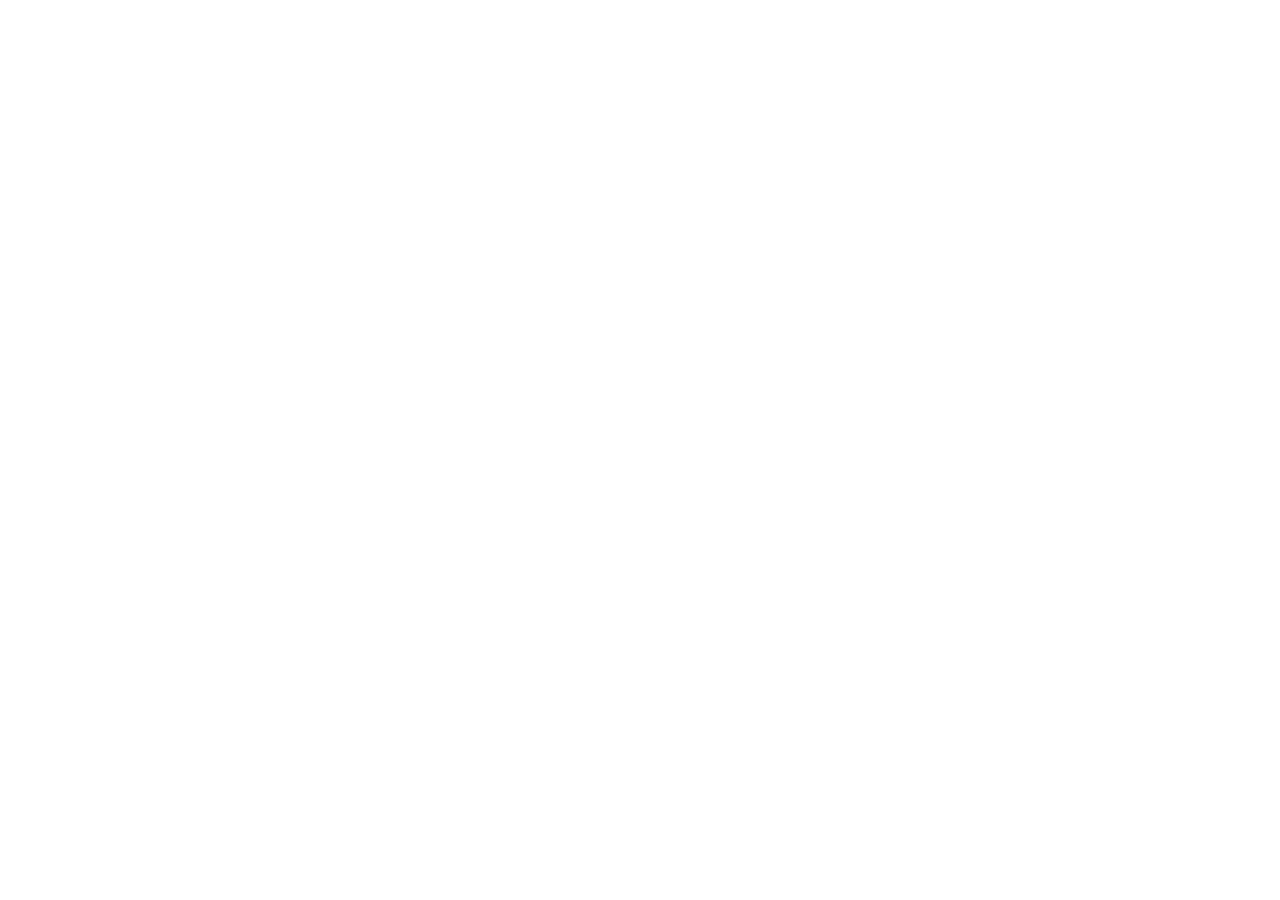
==== index.html @ 16547f58 "Organized css" ====
<!DOCTYPE html>
<html lang="en">
<head>
    <meta charset="UTF-8">
    <meta name="viewport" content="width=device-width, initial-scale=1.0">
    <title>Document</title>
    
    <link rel="stylesheet" href="assets/css/variables.css">
    <link rel="stylesheet" href="assets/css/base.css">
    <link rel="stylesheet" href="assets/css/navigation.css">
    <link rel="stylesheet" href="assets/css/hero.css">
    <link rel="stylesheet" href="assets/css/sections.css">
    <link rel="stylesheet" href="assets/css/projects.css">
    <link rel="stylesheet" href="assets/css/about.css">
    <link rel="stylesheet" href="assets/css/skills.css">
    <link rel="stylesheet" href="assets/css/contact.css">
    <link rel="stylesheet" href="assets/css/footer.css">
    <link rel="stylesheet" href="assets/css/animations.css">
    <link rel="stylesheet" href="assets/css/responsive.css">

</head>
<body>
    
</body>
</html>
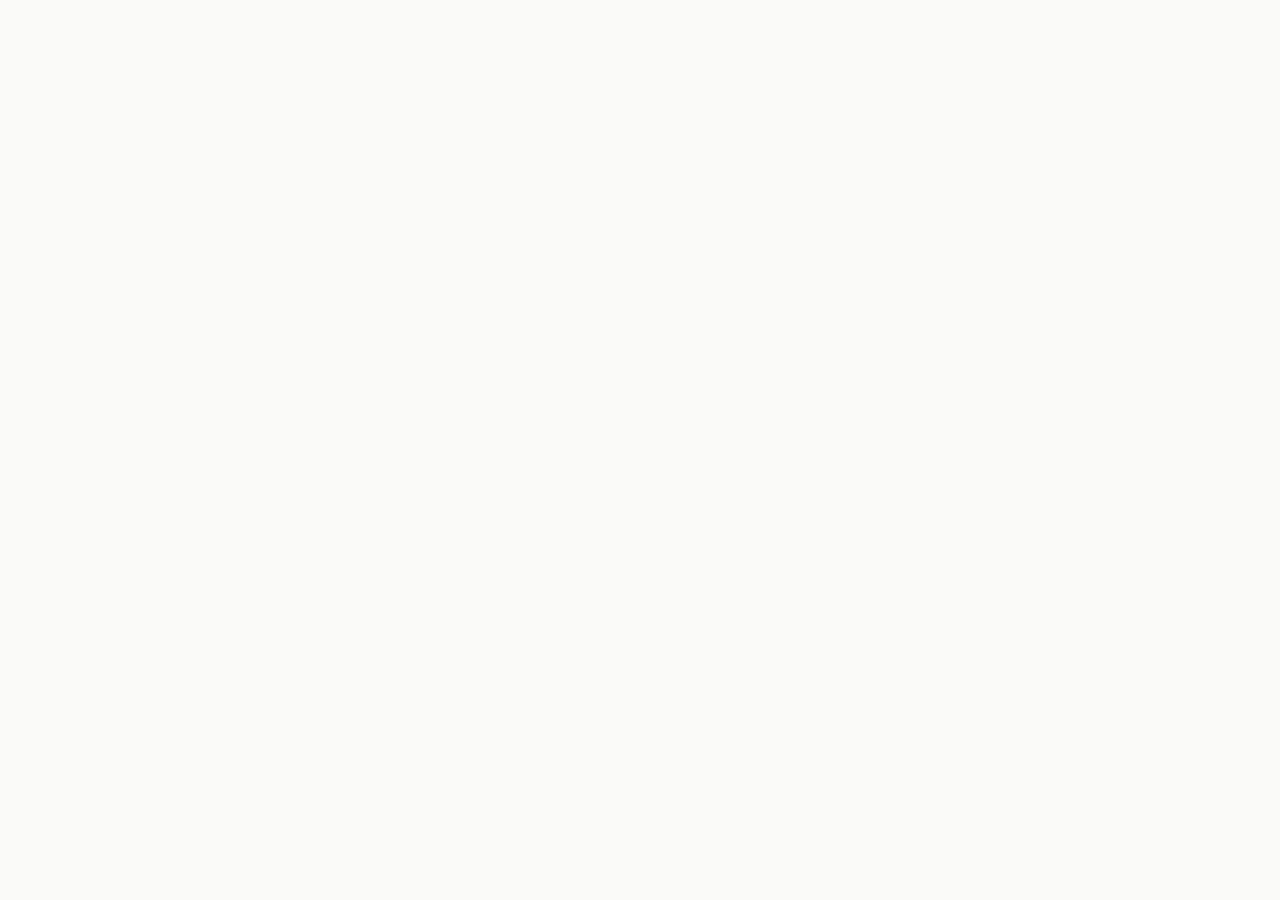
==== commit 2b2e9a1d: "Organized js files" ====
--- a/index.html
+++ b/index.html
@@ -4,7 +4,7 @@
     <meta charset="UTF-8">
     <meta name="viewport" content="width=device-width, initial-scale=1.0">
     <title>Document</title>
-    
+
     <link rel="stylesheet" href="assets/css/variables.css">
     <link rel="stylesheet" href="assets/css/base.css">
     <link rel="stylesheet" href="assets/css/navigation.css">
@@ -18,6 +18,10 @@
     <link rel="stylesheet" href="assets/css/animations.css">
     <link rel="stylesheet" href="assets/css/responsive.css">
 
+    <script src="assets/js/animations.js"></script>
+    <script src="assets/js/smooth-scroll.js"></script>
+    <script src="assets/js/main.js"></script>
+
 </head>
 <body>
     
--- a/assets/css/variables.css
+++ b/assets/css/variables.css
@@ -0,0 +1,10 @@
+:root {
+  --text: #111111;
+  --text-muted: #777777;
+  --border: #e8e5e0;
+  --bg: #fafaf8;
+  --card: #ffffff;
+
+  --serif: 'Playfair Display', Georgia, serif;
+  --sans: 'DM Sans', sans-serif;
+}
--- a/assets/css/base.css
+++ b/assets/css/base.css
@@ -0,0 +1,59 @@
+*, *::before, *::after {
+  margin: 0;
+  padding: 0;
+  box-sizing: border-box;
+}
+
+html {
+  scroll-behavior: smooth;
+}
+
+body {
+  font-family: var(--sans);
+  background: var(--bg);
+  color: var(--text);
+  font-size: 15px;
+  line-height: 1.6;
+}
+
+.site {
+  max-width: 960px;
+  margin: 0 auto;
+  padding: 0 2rem;
+}
+
+.btn-primary {
+  background: var(--text);
+  color: #fff;
+  border: none;
+  padding: 0.8rem 1.75rem;
+  font-family: var(--sans);
+  font-size: 0.85rem;
+  cursor: pointer;
+  letter-spacing: 0.03em;
+  transition: opacity 0.2s;
+  text-decoration: none;
+  display: inline-block;
+}
+
+.btn-primary:hover {
+  opacity: 0.75;
+}
+
+.btn-outline {
+  background: transparent;
+  color: var(--text);
+  border: 1px solid var(--border);
+  padding: 0.8rem 1.75rem;
+  font-family: var(--sans);
+  font-size: 0.85rem;
+  cursor: pointer;
+  letter-spacing: 0.03em;
+  transition: border-color 0.2s;
+  text-decoration: none;
+  display: inline-block;
+}
+
+.btn-outline:hover {
+  border-color: var(--text);
+}
--- a/assets/css/navigation.css
+++ b/assets/css/navigation.css
@@ -0,0 +1,45 @@
+nav {
+  display: flex;
+  justify-content: space-between;
+  align-items: center;
+  padding: 2rem 0;
+  border-bottom: 1px solid var(--border);
+  position: sticky;
+  top: 0;
+  background: var(--bg);
+  z-index: 100;
+}
+
+.logo {
+  display: flex;
+  align-items: center;
+}
+
+.logo img {
+  height: 40px;
+  width: auto;
+  transition: opacity 0.2s ease;
+}
+
+.logo img:hover {
+  opacity: 0.75;
+}
+
+.nav-links {
+  display: flex;
+  gap: 2rem;
+  list-style: none;
+}
+
+.nav-links a {
+  color: var(--text-muted);
+  text-decoration: none;
+  font-size: 0.8rem;
+  letter-spacing: 0.06em;
+  text-transform: uppercase;
+  transition: color 0.2s;
+}
+
+.nav-links a:hover {
+  color: var(--text);
+}
--- a/assets/css/hero.css
+++ b/assets/css/hero.css
@@ -0,0 +1,53 @@
+.hero {
+  padding: 8rem 0 6rem;
+  max-width: 680px;
+  opacity: 0;
+  transform: translateY(20px);
+  animation: fadeUp 0.8s ease forwards 0.1s;
+}
+
+.hero-tag {
+  font-size: 0.72rem;
+  text-transform: uppercase;
+  letter-spacing: 0.12em;
+  color: var(--text-muted);
+  margin-bottom: 1.5rem;
+  display: flex;
+  align-items: center;
+  gap: 0.6rem;
+}
+
+.hero-tag::before {
+  content: '';
+  display: inline-block;
+  width: 20px;
+  height: 1px;
+  background: var(--text-muted);
+}
+
+.hero h1 {
+  font-family: var(--serif);
+  font-size: 4rem;
+  font-weight: 400;
+  line-height: 1.15;
+  margin-bottom: 1.75rem;
+}
+
+.hero h1 em {
+  font-style: italic;
+  color: #999;
+}
+
+.hero-desc {
+  color: var(--text-muted);
+  font-size: 1rem;
+  max-width: 480px;
+  margin-bottom: 2.5rem;
+  line-height: 1.85;
+}
+
+.hero-btns {
+  display: flex;
+  gap: 1rem;
+  flex-wrap: wrap;
+}
--- a/assets/css/sections.css
+++ b/assets/css/sections.css
@@ -0,0 +1,25 @@
+section {
+  padding: 5rem 0;
+}
+
+.section-header {
+  display: flex;
+  justify-content: space-between;
+  align-items: baseline;
+  border-top: 1px solid var(--border);
+  padding-top: 2rem;
+  margin-bottom: 3rem;
+}
+
+.section-header h2 {
+  font-family: var(--serif);
+  font-size: 1.75rem;
+  font-weight: 400;
+}
+
+.section-header span {
+  font-size: 0.72rem;
+  text-transform: uppercase;
+  letter-spacing: 0.1em;
+  color: var(--text-muted);
+}
--- a/assets/css/projects.css
+++ b/assets/css/projects.css
@@ -0,0 +1,70 @@
+.projects-grid {
+      display: grid;
+      grid-template-columns: 1fr 1fr;
+      gap: 1.5rem;
+    }
+
+    .project-card {
+      background: var(--card);
+      border: 1px solid var(--border);
+      overflow: hidden;
+      cursor: pointer;
+      transition: transform 0.25s ease, box-shadow 0.25s ease;
+      text-decoration: none;
+      color: inherit;
+      display: block;
+    }
+
+    .project-card:hover {
+      transform: translateY(-3px);
+      box-shadow: 0 8px 24px rgba(0,0,0,0.06);
+    }
+
+    .project-img {
+      width: 100%;
+      aspect-ratio: 16 / 10;
+      display: flex;
+      align-items: center;
+      justify-content: center;
+      font-family: var(--serif);
+      font-size: 1.4rem;
+      color: #bbb;
+      transition: filter 0.25s;
+    }
+
+    .project-card:hover .project-img { filter: brightness(0.96); }
+
+    .p1 { background: #ede9e2; }
+    .p2 { background: #e2e9ed; }
+    .p3 { background: #e9edde; }
+    .p4 { background: #ede2e9; }
+
+    .project-info { padding: 1.25rem 1.5rem; }
+
+    .project-tags {
+      display: flex;
+      gap: 0.5rem;
+      margin-bottom: 0.75rem;
+      flex-wrap: wrap;
+    }
+
+    .tag {
+      font-size: 0.65rem;
+      text-transform: uppercase;
+      letter-spacing: 0.07em;
+      color: var(--text-muted);
+      border: 1px solid var(--border);
+      padding: 0.2rem 0.6rem;
+    }
+
+    .project-info h3 {
+      font-family: var(--serif);
+      font-size: 1.1rem;
+      font-weight: 400;
+      margin-bottom: 0.4rem;
+    }
+
+    .project-info p {
+      font-size: 0.85rem;
+      color: var(--text-muted);
+    }
--- a/assets/css/about.css
+++ b/assets/css/about.css
@@ -0,0 +1,41 @@
+.about-grid {
+      display: grid;
+      grid-template-columns: 1fr 1.4fr;
+      gap: 5rem;
+      align-items: start;
+    }
+
+    .about-portrait {
+      width: 100%;
+      aspect-ratio: 3 / 4;
+      background: #f0ede8;
+      display: flex;
+      align-items: center;
+      justify-content: center;
+      font-family: var(--serif);
+      font-size: 1rem;
+      color: #bbb;
+      border: 1px solid var(--border);
+      overflow: hidden;
+    }
+
+    .about-portrait img {
+      width: 100%;
+      height: 100%;
+      object-fit: cover;
+    }
+
+    .about-body h3 {
+      font-family: var(--serif);
+      font-size: 2rem;
+      font-weight: 400;
+      line-height: 1.25;
+      margin-bottom: 1.5rem;
+    }
+
+    .about-body p {
+      color: var(--text-muted);
+      font-size: 0.92rem;
+      line-height: 1.9;
+      margin-bottom: 1.25rem;
+    }
--- a/assets/css/skills.css
+++ b/assets/css/skills.css
@@ -0,0 +1,30 @@
+.skills-grid {
+      display: grid;
+      grid-template-columns: repeat(3, 1fr);
+      gap: 1px;
+      background: var(--border);
+    }
+
+    .skill-cell {
+      background: var(--bg);
+      padding: 1.75rem 1.5rem;
+    }
+
+    .skill-cell h4 {
+      font-size: 0.7rem;
+      text-transform: uppercase;
+      letter-spacing: 0.1em;
+      color: var(--text-muted);
+      margin-bottom: 1.25rem;
+    }
+
+    .skill-list {
+      list-style: none;
+      display: flex;
+      flex-direction: column;
+      gap: 0.6rem;
+    }
+
+    .skill-list li {
+      font-size: 0.9rem;
+    }
--- a/assets/css/contact.css
+++ b/assets/css/contact.css
@@ -0,0 +1,73 @@
+.contact-inner {
+      display: grid;
+      grid-template-columns: 1fr 1fr;
+      gap: 5rem;
+      align-items: start;
+    }
+
+    .contact-left h3 {
+      font-family: var(--serif);
+      font-size: 2.25rem;
+      font-weight: 400;
+      line-height: 1.2;
+      margin-bottom: 1.5rem;
+    }
+
+    .contact-left p {
+      color: var(--text-muted);
+      font-size: 0.92rem;
+      line-height: 1.85;
+      margin-bottom: 2rem;
+    }
+
+    .contact-links {
+      display: flex;
+      flex-direction: column;
+      gap: 0.85rem;
+    }
+
+    .contact-link {
+      font-size: 0.85rem;
+      color: var(--text-muted);
+      text-decoration: none;
+      display: flex;
+      align-items: center;
+      gap: 0.6rem;
+      transition: color 0.2s;
+    }
+
+    .contact-link::before { content: '→'; }
+    .contact-link:hover { color: var(--text); }
+
+    .form-group { margin-bottom: 1.25rem; }
+
+    .form-group label {
+      display: block;
+      font-size: 0.68rem;
+      text-transform: uppercase;
+      letter-spacing: 0.1em;
+      color: var(--text-muted);
+      margin-bottom: 0.5rem;
+    }
+
+    .form-group input,
+    .form-group textarea {
+      width: 100%;
+      background: transparent;
+      border: none;
+      border-bottom: 1px solid var(--border);
+      padding: 0.6rem 0;
+      font-family: var(--sans);
+      font-size: 0.92rem;
+      color: var(--text);
+      outline: none;
+      transition: border-color 0.2s;
+    }
+
+    .form-group input:focus,
+    .form-group textarea:focus { border-color: var(--text); }
+
+    .form-group textarea {
+      resize: none;
+      height: 90px;
+    }
--- a/assets/css/animations.css
+++ b/assets/css/animations.css
@@ -0,0 +1,18 @@
+@keyframes fadeUp {
+  to {
+    opacity: 1;
+    transform: translateY(0);
+  }
+}
+
+.fade-in {
+  opacity: 0;
+  transform: translateY(16px);
+  transition: opacity 0.6s ease,
+              transform 0.6s ease;
+}
+
+.fade-in.visible {
+  opacity: 1;
+  transform: translateY(0);
+}
--- a/assets/css/responsive.css
+++ b/assets/css/responsive.css
@@ -0,0 +1,33 @@
+@media (max-width: 720px) {
+  .hero h1 { font-size: 2.6rem; }
+
+  .projects-grid {
+    grid-template-columns: 1fr;
+  }
+
+  .about-grid {
+    grid-template-columns: 1fr;
+    gap: 2rem;
+  }
+
+  .contact-inner {
+    grid-template-columns: 1fr;
+    gap: 3rem;
+  }
+
+  .skills-grid {
+    grid-template-columns: 1fr;
+  }
+
+  .resume-banner {
+    flex-direction: column;
+    align-items: flex-start;
+    gap: 1.25rem;
+  }
+
+  footer {
+    flex-direction: column;
+    gap: 1rem;
+    text-align: center;
+  }
+}
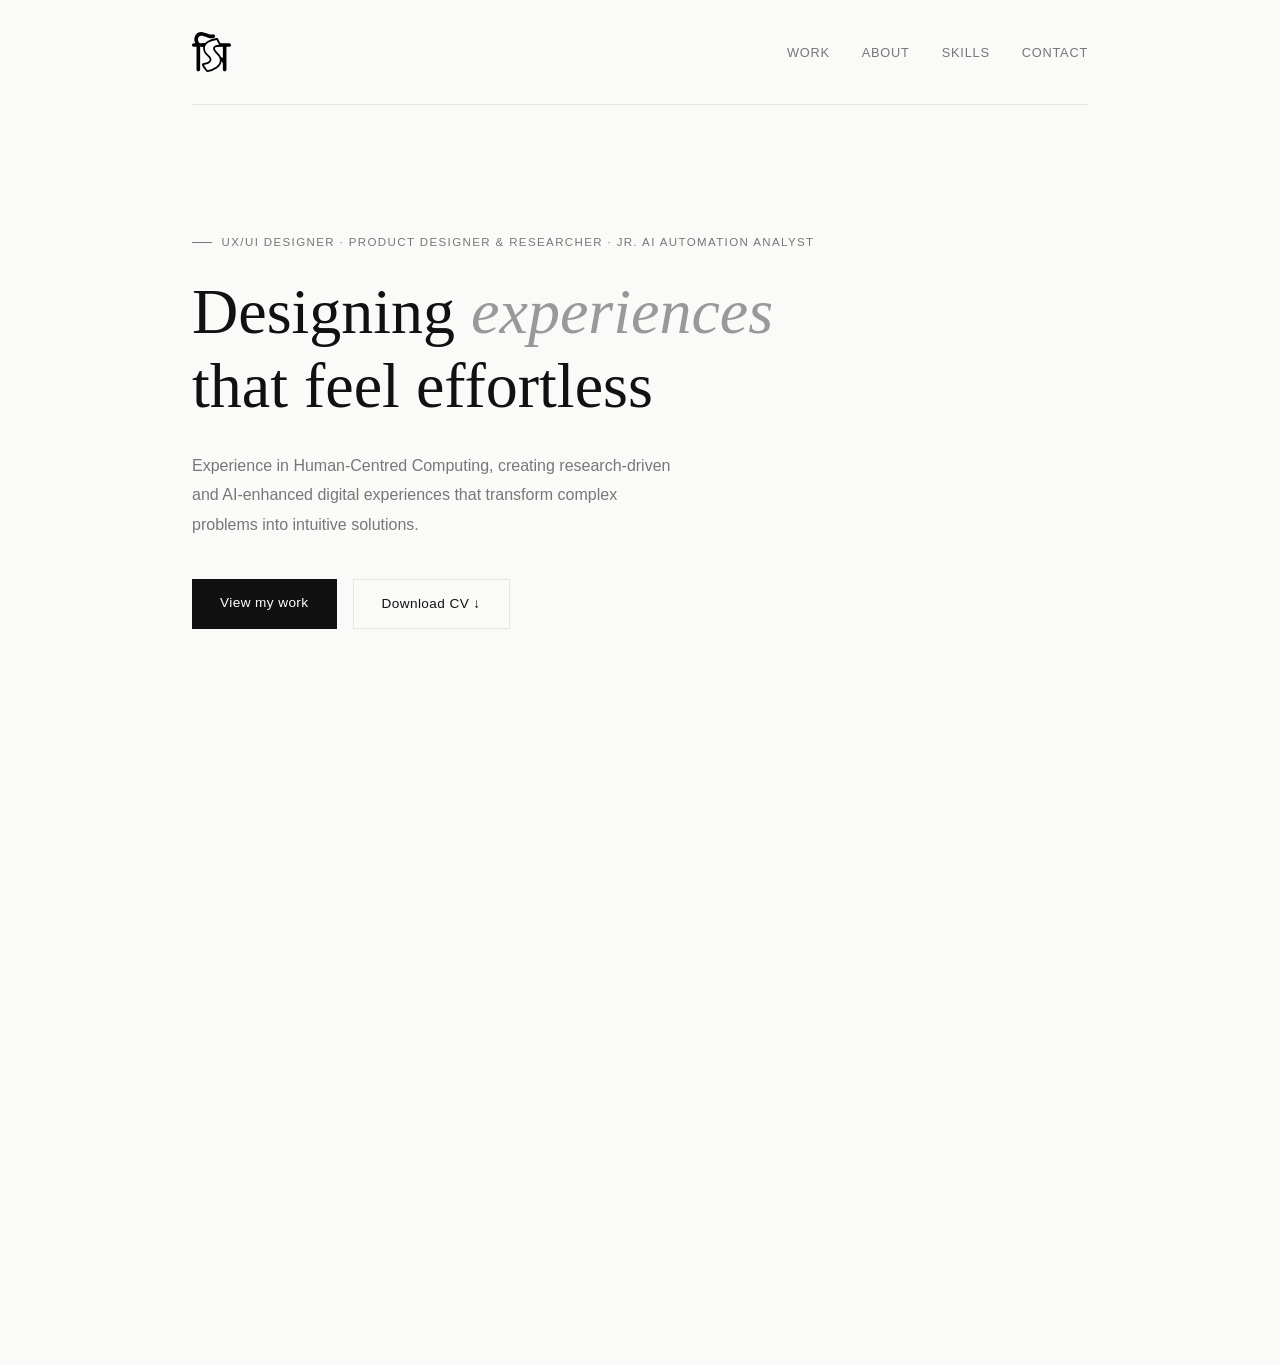
==== commit a3800598: "navigation and hero is set" ====
--- a/index.html
+++ b/index.html
@@ -3,7 +3,7 @@
 <head>
     <meta charset="UTF-8">
     <meta name="viewport" content="width=device-width, initial-scale=1.0">
-    <title>Document</title>
+    <title>Sinthia Ahmed</title>
 
     <link rel="stylesheet" href="assets/css/variables.css">
     <link rel="stylesheet" href="assets/css/base.css">
@@ -24,6 +24,55 @@
 
 </head>
 <body>
+
+    <div class="site">
+
+        <header>
+        <nav>
+            <a href="#" class="logo"><img src="assets/images/logo/Logo_black.svg" alt="Sinthia Ahmed Logo"></a>
+            <ul class="nav-links">
+                <li><a href="#work">Work</a></li>
+                <li><a href="#about">About</a></li>
+                <li><a href="#skills">Skills</a></li>
+                <li><a href="#contact">Contact</a></li>
+            </ul>
+        </nav>
+        </header>
+
+        <main>
+
+        <section id="hero" class="hero">
+            <div class="hero-content">
+                <div class="hero-tag">UX/UI Designer &middot; Product Designer & Researcher &middot; Jr. AI Automation Analyst</div>
+                <h1>Designing <em>experiences</em><br>that feel effortless</h1>
+                <p class="hero-desc">
+                    Experience in Human-Centred Computing, creating research-driven and AI-enhanced digital experiences that transform complex problems into intuitive solutions.
+                </p>
+                <div class="hero-btns">
+                <a href="#work" class="btn-primary">View my work</a>
+                <a href="assets/resume/Sinthia Ahmed_Resume2026.pdf" download class="btn-outline">Download CV &darr;</a>
+                </div>
+            </div>
+        </section>
+
+        <section id="work">
+        </section>
+
+        <section id="about">
+        </section>
+
+        <section id="skills">
+        </section>
+
+        <section id="contact">
+        </section>
+
+        </main>
+
+        <footer>
+        </footer>
+
+    </div>
     
 </body>
 </html>
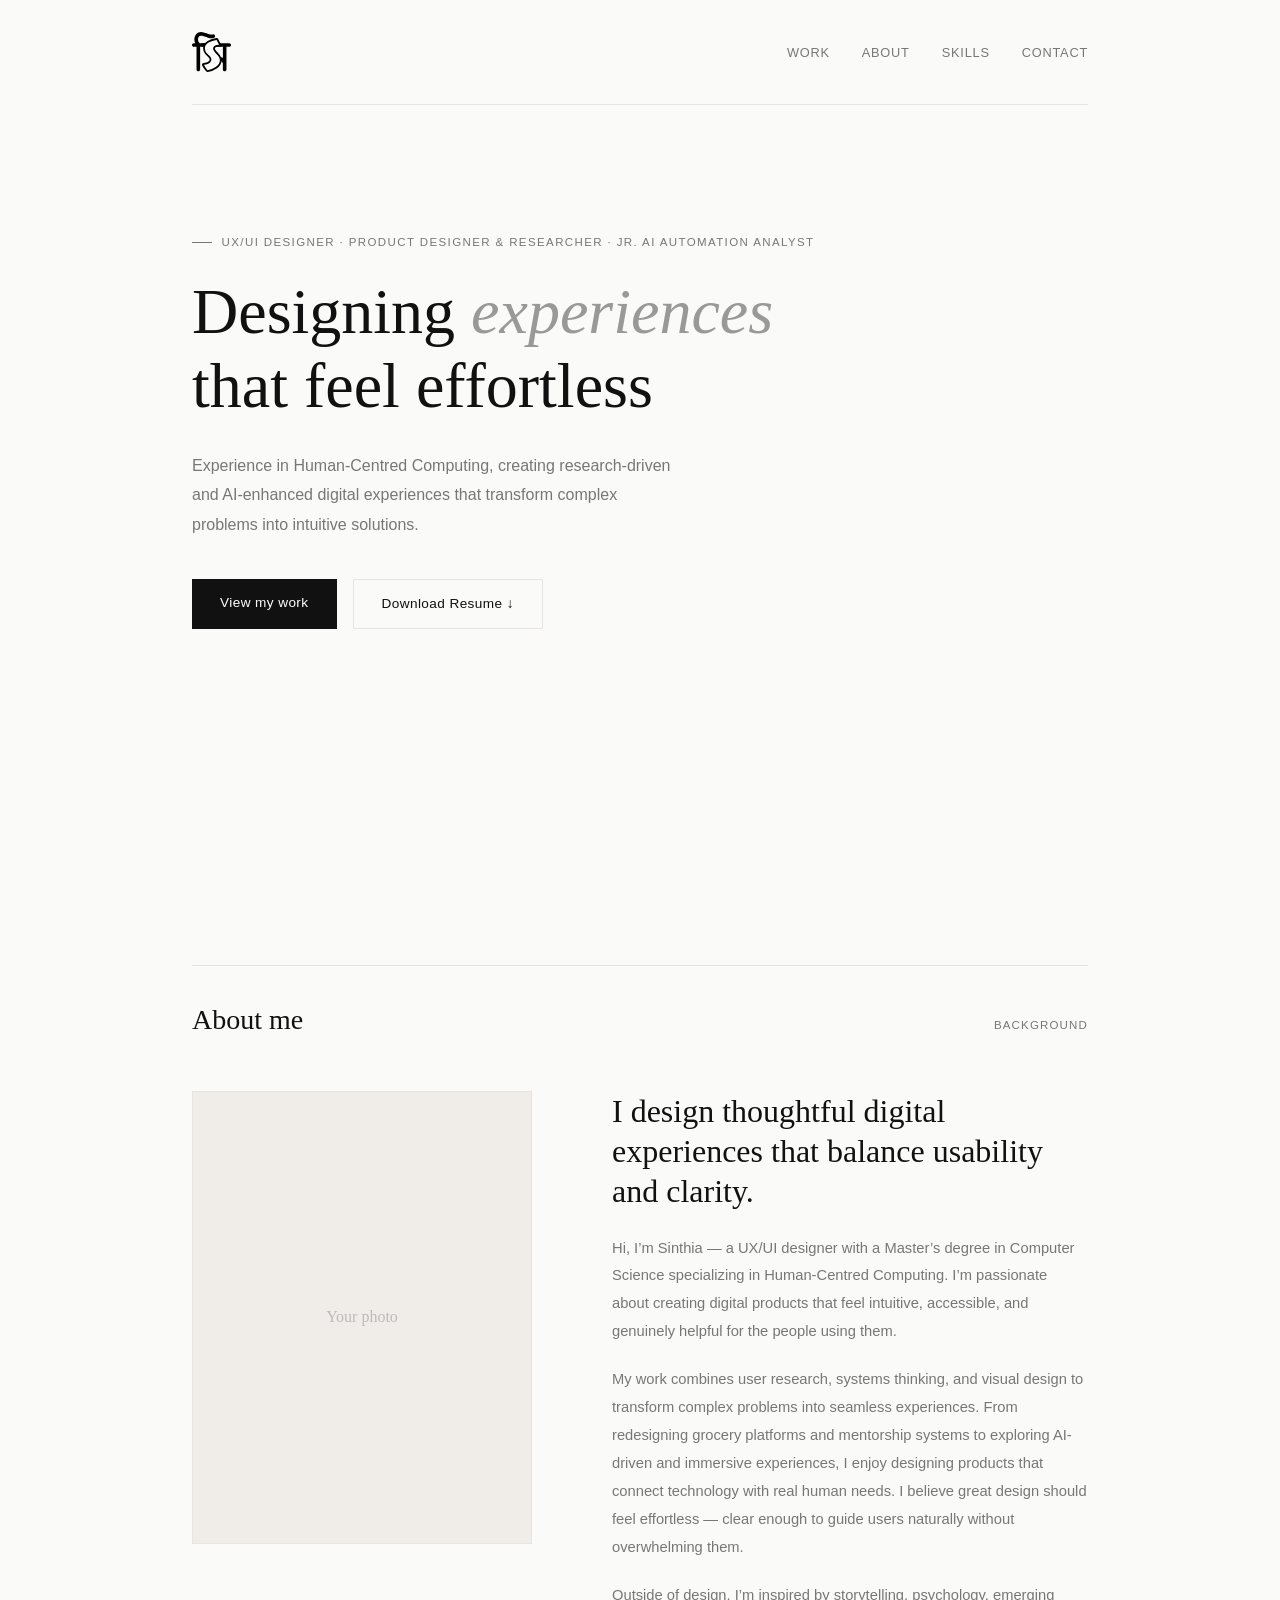
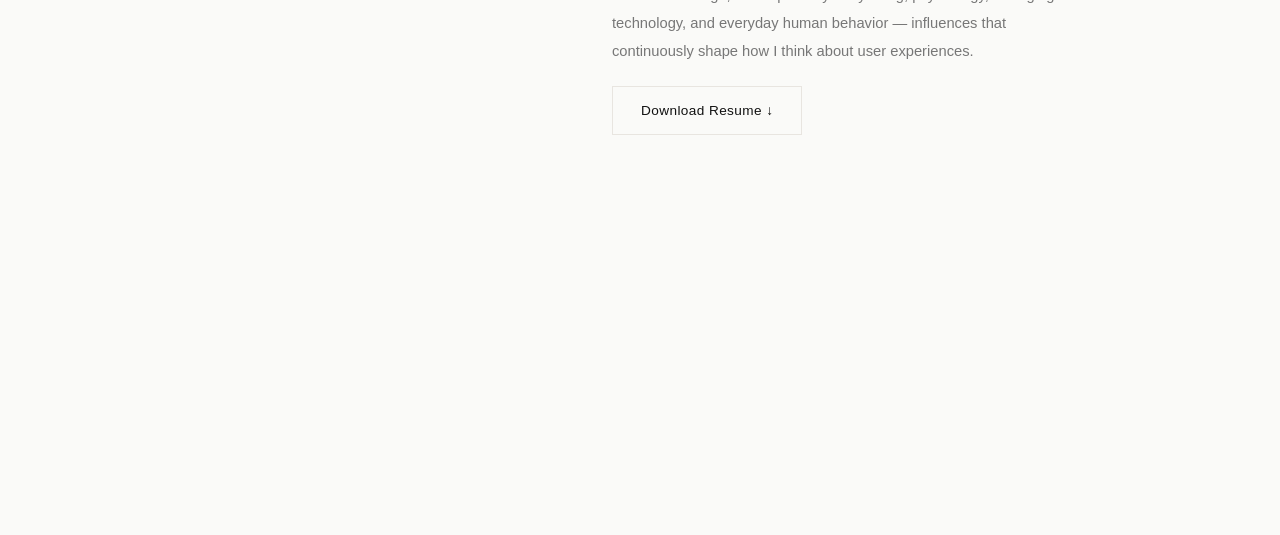
==== commit 81b0ab48: "Added about" ====
--- a/index.html
+++ b/index.html
@@ -41,6 +41,7 @@
 
         <main>
 
+        <!-- HERO -->
         <section id="hero" class="hero">
             <div class="hero-content">
                 <div class="hero-tag">UX/UI Designer &middot; Product Designer & Researcher &middot; Jr. AI Automation Analyst</div>
@@ -50,15 +51,49 @@
                 </p>
                 <div class="hero-btns">
                 <a href="#work" class="btn-primary">View my work</a>
-                <a href="assets/resume/Sinthia Ahmed_Resume2026.pdf" download class="btn-outline">Download CV &darr;</a>
+                <a href="assets/resume/Sinthia Ahmed_Resume2026.pdf" download class="btn-outline">Download Resume &darr;</a>
                 </div>
             </div>
         </section>
 
+        <!-- WORK -->
         <section id="work">
         </section>
 
+        <!-- ABOUT -->
         <section id="about">
+            <div class="section-header">
+                <h2>About me</h2>
+                <span>Background</span>
+            </div>
+            
+            <div class="about-grid">
+
+                <div class="about-portrait">
+                    Your photo
+                </div>
+
+                <div class="about-body">
+
+                    <h3>
+                        I design thoughtful digital experiences that balance usability and clarity.
+                    </h3>
+
+                    <p>
+                        Hi, I’m Sinthia — a UX/UI designer with a Master’s degree in Computer Science specializing in Human-Centred Computing. I’m passionate about creating digital products that feel intuitive, accessible, and genuinely helpful for the people using them.
+                    </p>
+                    <p>
+                        My work combines user research, systems thinking, and visual design to transform complex problems into seamless experiences. From redesigning grocery platforms and mentorship systems to exploring AI-driven and immersive experiences, I enjoy designing products that connect technology with real human needs. I believe great design should feel effortless — clear enough to guide users naturally without overwhelming them.
+                    </p>
+                    <p>
+                        Outside of design, I’m inspired by storytelling, psychology, emerging technology, and everyday human behavior — influences that continuously shape how I think about user experiences.
+                    </p>
+
+                    <a href="assets/resume/Sinthia Ahmed_Resume2026.pdf" download class="btn-outline">Download Resume &darr;</a>
+
+                </div>
+
+            </div>
         </section>
 
         <section id="skills">
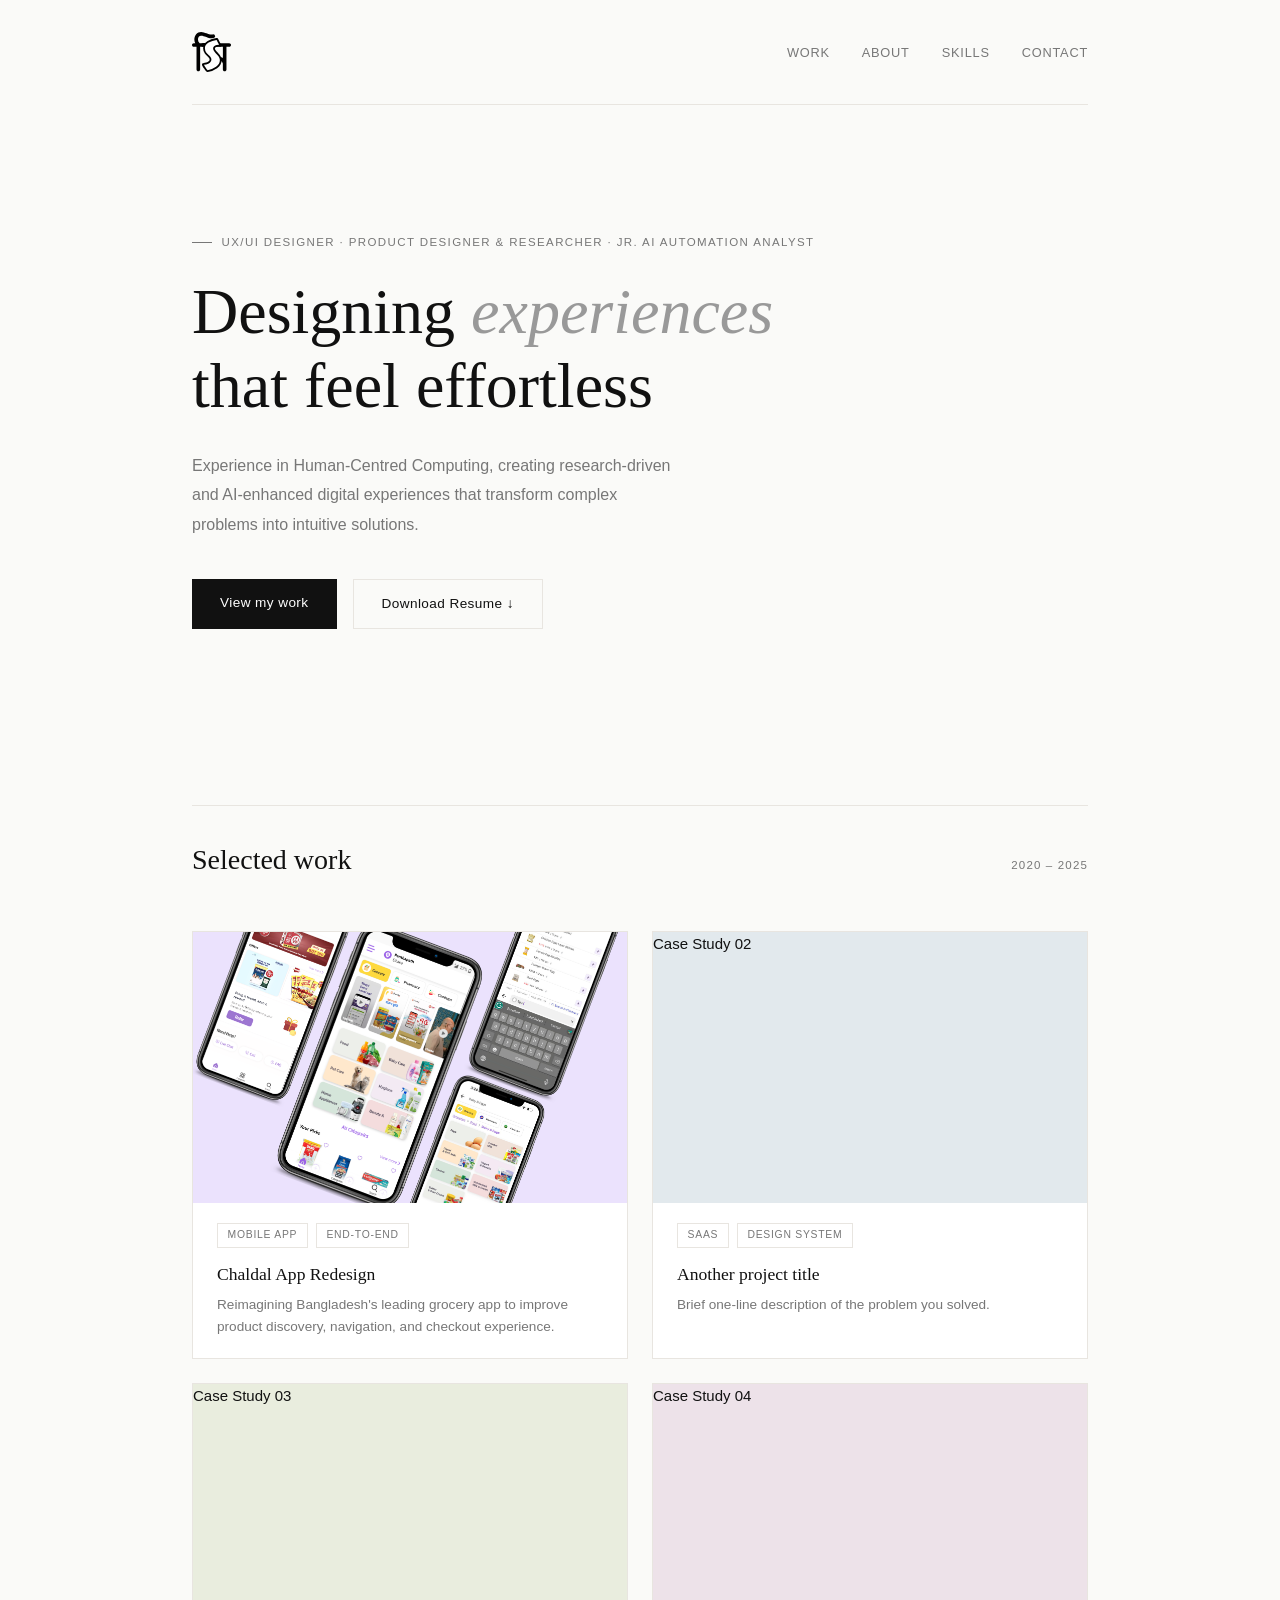
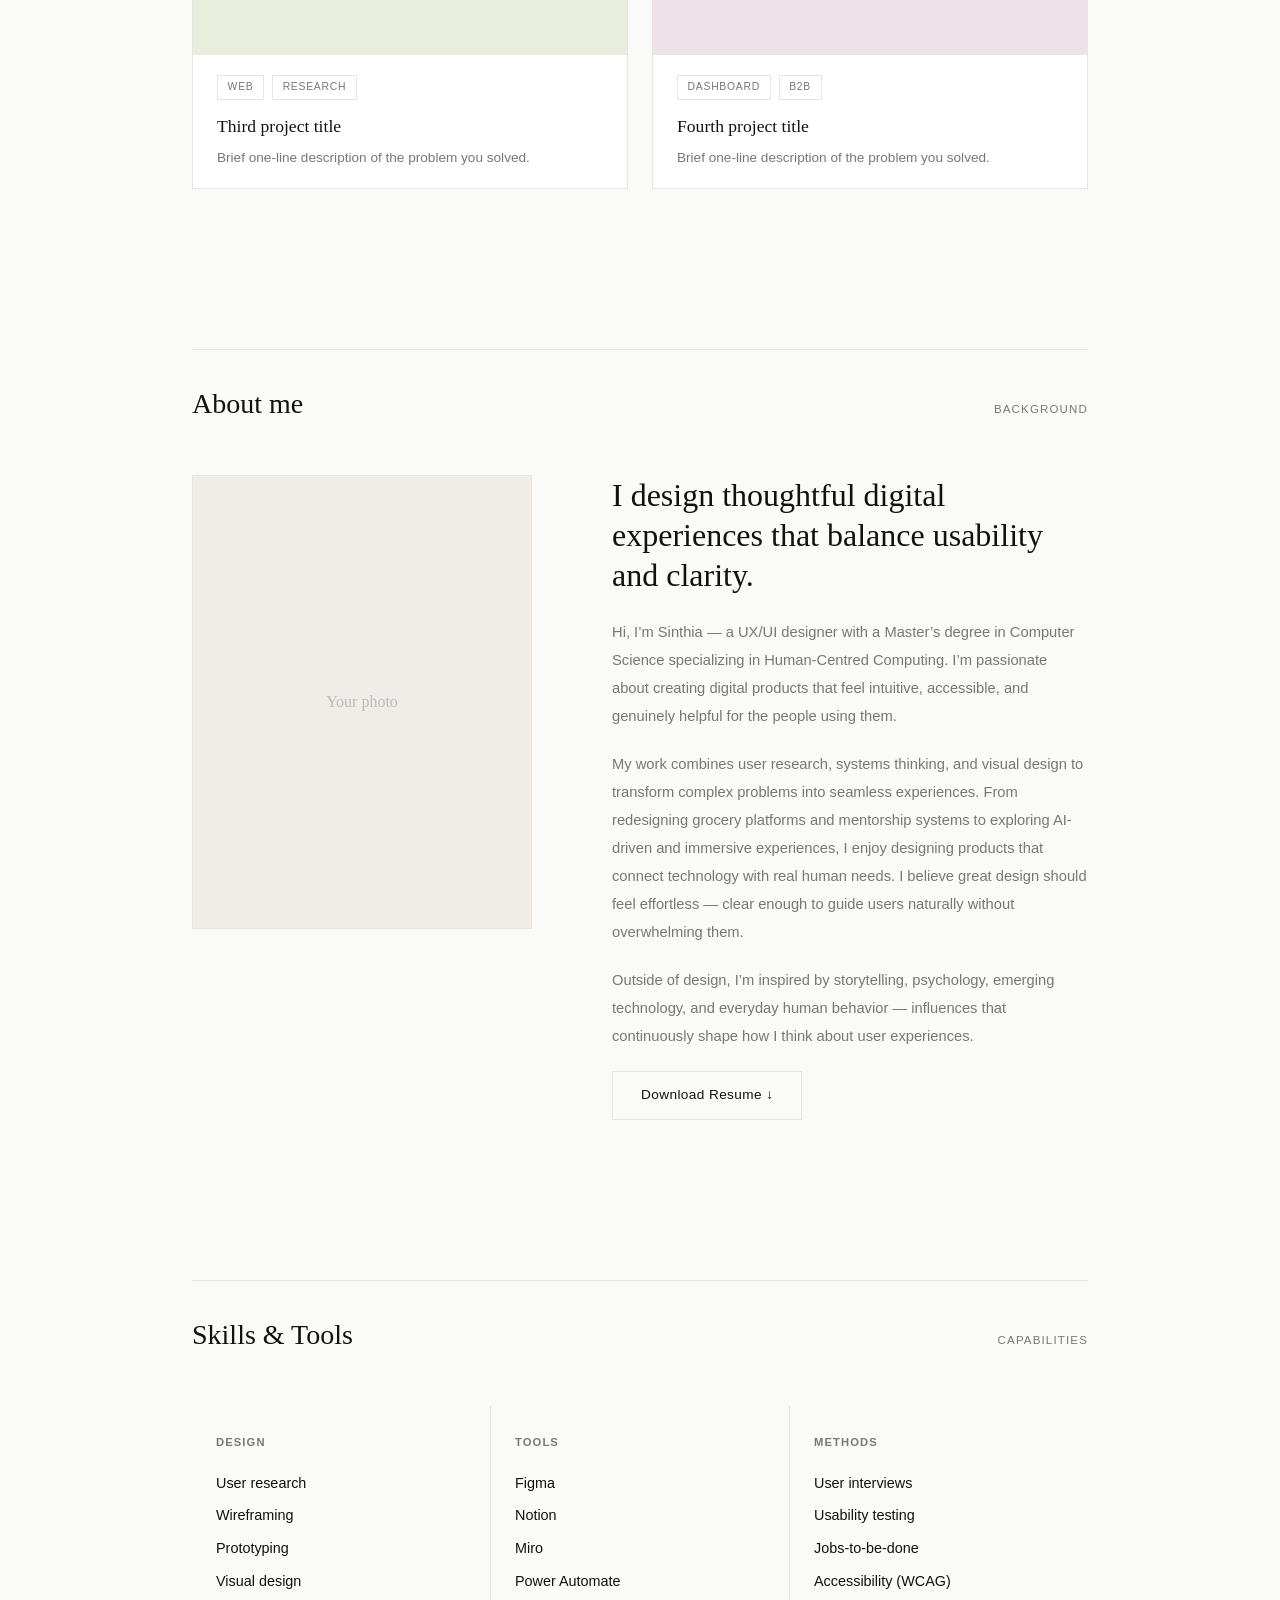
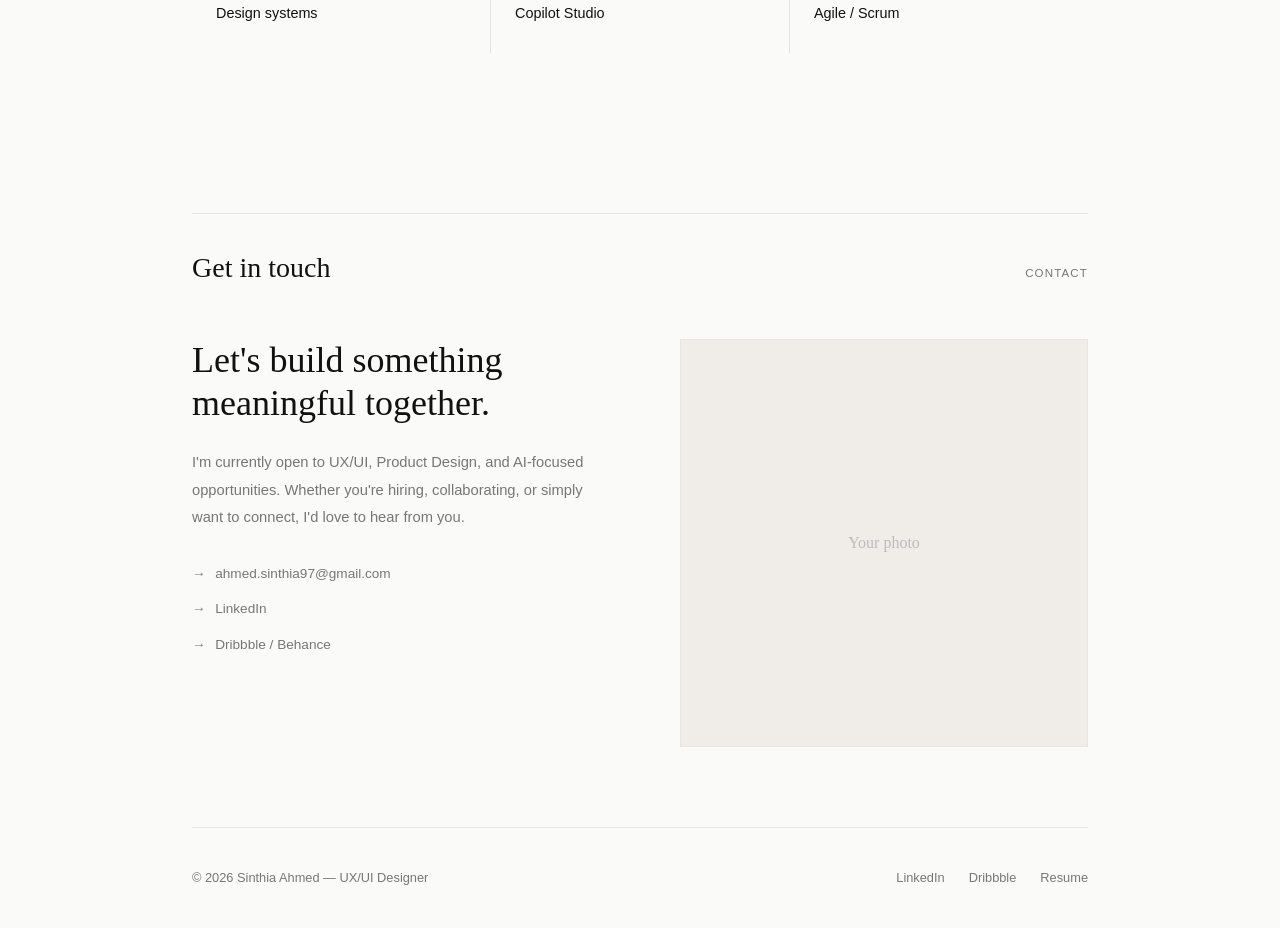
==== commit 996ca589: "Chaldalcasestudy" ====
--- a/index.html
+++ b/index.html
@@ -58,6 +58,57 @@
 
         <!-- WORK -->
         <section id="work">
+            <div class="section-header">
+                <h2>Selected work</h2>
+                <span>2020 – 2025</span>
+            </div>
+
+            <div class="projects-grid">
+                <a href="projects/chaldalRedesign/chaldal-case-study.html" class="project-card">
+                    <div class="project-img"> <img src="projects/chaldalRedesign/image/hero.png" alt="Chaldal Hero Page"></div>
+                    <div class="project-info">
+                    <div class="project-tags">
+                        <span class="tag">Mobile app</span>
+                        <span class="tag">End-to-end</span>
+                    </div>
+                    <h3>Chaldal App Redesign</h3>
+                    <p>Reimagining Bangladesh's leading grocery app to improve product discovery, navigation, and checkout experience.</p>
+                    </div>
+                </a>
+                <a href="#" class="project-card">
+                    <div class="project-img p2">Case Study 02</div>
+                    <div class="project-info">
+                    <div class="project-tags">
+                        <span class="tag">SaaS</span>
+                        <span class="tag">Design system</span>
+                    </div>
+                    <h3>Another project title</h3>
+                    <p>Brief one-line description of the problem you solved.</p>
+                    </div>
+                </a>
+                <a href="#" class="project-card">
+                    <div class="project-img p3">Case Study 03</div>
+                    <div class="project-info">
+                    <div class="project-tags">
+                        <span class="tag">Web</span>
+                        <span class="tag">Research</span>
+                    </div>
+                    <h3>Third project title</h3>
+                    <p>Brief one-line description of the problem you solved.</p>
+                    </div>
+                </a>
+                <a href="#" class="project-card">
+                    <div class="project-img p4">Case Study 04</div>
+                    <div class="project-info">
+                    <div class="project-tags">
+                        <span class="tag">Dashboard</span>
+                        <span class="tag">B2B</span>
+                    </div>
+                    <h3>Fourth project title</h3>
+                    <p>Brief one-line description of the problem you solved.</p>
+                    </div>
+                </a>
+            </div>
         </section>
 
         <!-- ABOUT -->
@@ -96,15 +147,85 @@
             </div>
         </section>
 
+        <!-- SKILLS -->
         <section id="skills">
-        </section>
-
+            <div class="section-header">
+                <h2>Skills &amp; Tools</h2>
+                <span>Capabilities</span>
+            </div>
+            <div class="skills-grid">
+                <div class="skill-cell">
+                    <h4>Design</h4>
+                    <ul class="skill-list">
+                    <li>User research</li>
+                    <li>Wireframing</li>
+                    <li>Prototyping</li>
+                    <li>Visual design</li>
+                    <li>Design systems</li>
+                    </ul>
+                </div>
+
+                <div class="skill-cell">
+                    <h4>Tools</h4>
+                    <ul class="skill-list">
+                    <li>Figma</li>
+                    <li>Notion</li>
+                    <li>Miro</li>
+                    <li>Power Automate</li>
+                    <li>Copilot Studio</li>
+                    </ul>
+                </div>
+
+                <div class="skill-cell">
+                    <h4>Methods</h4>
+                    <ul class="skill-list">
+                    <li>User interviews</li>
+                    <li>Usability testing</li>
+                    <li>Jobs-to-be-done</li>
+                    <li>Accessibility (WCAG)</li>
+                    <li>Agile / Scrum</li>
+                    </ul>
+                </div>
+            </div>
+        </section>
+
+        <!-- CONTACT -->
         <section id="contact">
+            <div class="section-header">
+                <h2>Get in touch</h2>
+                <span>Contact</span>
+            </div>
+
+            <div class="contact-inner">
+                <div class="contact-left">
+                    <h3>Let's build something meaningful together.</h3>
+                    <p>
+                        I'm currently open to UX/UI, Product Design, and AI-focused opportunities.
+                        Whether you're hiring, collaborating, or simply want to connect,
+                        I'd love to hear from you.
+                    </p>
+                    <div class="contact-links">
+                    <a href="mailto:ahmed.sinthia97@gmail.com" class="contact-link">ahmed.sinthia97@gmail.com</a>
+                    <a href="https://linkedin.com/in/yourhandle" target="_blank" class="contact-link">LinkedIn</a>
+                    <a href="https://dribbble.com/yourhandle" target="_blank" class="contact-link">Dribbble / Behance</a>
+                    </div>
+                </div>
+                <div class="about-secondaryImg">
+                    Your photo
+                </div>
+            </div>
         </section>
 
         </main>
 
+        <!-- FOOTER -->
         <footer>
+            <p>&copy; 2026 Sinthia Ahmed &mdash; UX/UI Designer</p>
+                <div class="footer-links">
+                <a href="https://linkedin.com/in/yourhandle" target="_blank">LinkedIn</a>
+                <a href="https://dribbble.com/yourhandle" target="_blank">Dribbble</a>
+                <a href="assets/resume/Sinthia Ahmed_Resume2026.pdf" download>Resume</a>
+            </div>
         </footer>
 
     </div>
--- a/assets/css/projects.css
+++ b/assets/css/projects.css
@@ -21,18 +21,22 @@
     }
 
     .project-img {
-      width: 100%;
-      aspect-ratio: 16 / 10;
-      display: flex;
-      align-items: center;
-      justify-content: center;
-      font-family: var(--serif);
-      font-size: 1.4rem;
-      color: #bbb;
-      transition: filter 0.25s;
-    }
+    width: 100%;
+    aspect-ratio: 16 / 10;
+    overflow: hidden;
+}
 
-    .project-card:hover .project-img { filter: brightness(0.96); }
+.project-img img {
+    width: 100%;
+    height: 100%;
+    object-fit: cover;
+    display: block;
+    transition: transform 0.3s ease;
+}
+
+.project-card:hover .project-img img {
+    transform: scale(1.03);
+}
 
     .p1 { background: #ede9e2; }
     .p2 { background: #e2e9ed; }
--- a/assets/css/about.css
+++ b/assets/css/about.css
@@ -38,4 +38,18 @@
       font-size: 0.92rem;
       line-height: 1.9;
       margin-bottom: 1.25rem;
+    }
+
+    .about-secondaryImg {
+      width: 100%;
+      aspect-ratio: 4 / 4;
+      background: #f0ede8;
+      display: flex;
+      align-items: center;
+      justify-content: center;
+      font-family: var(--serif);
+      font-size: 1rem;
+      color: #bbb;
+      border: 1px solid var(--border);
+      overflow: hidden;
     }
--- a/assets/css/footer.css
+++ b/assets/css/footer.css
@@ -0,0 +1,26 @@
+footer {
+      border-top: 1px solid var(--border);
+      padding: 2.5rem 0;
+      display: flex;
+      justify-content: space-between;
+      align-items: center;
+    }
+
+    footer p {
+      font-size: 0.8rem;
+      color: var(--text-muted);
+    }
+
+    .footer-links {
+      display: flex;
+      gap: 1.5rem;
+    }
+
+    .footer-links a {
+      font-size: 0.8rem;
+      color: var(--text-muted);
+      text-decoration: none;
+      transition: color 0.2s;
+    }
+
+    .footer-links a:hover { color: var(--text); }
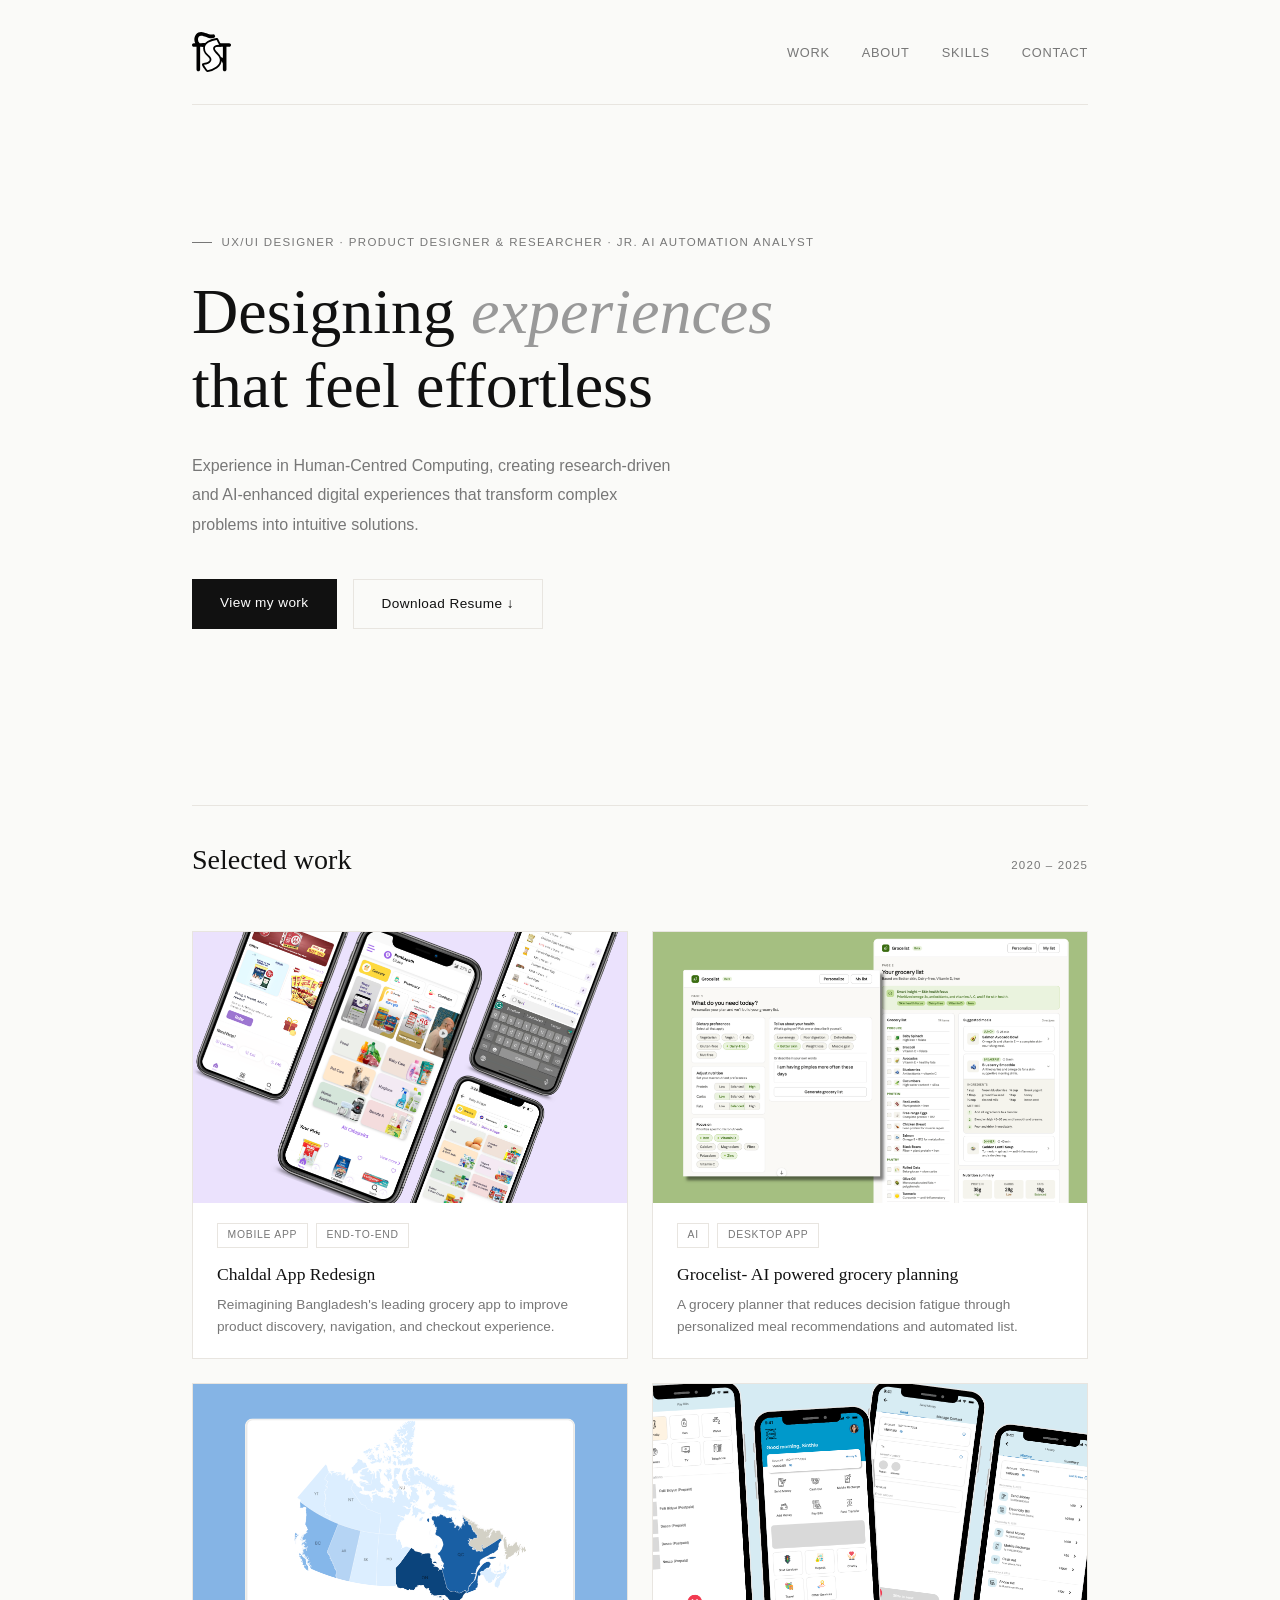
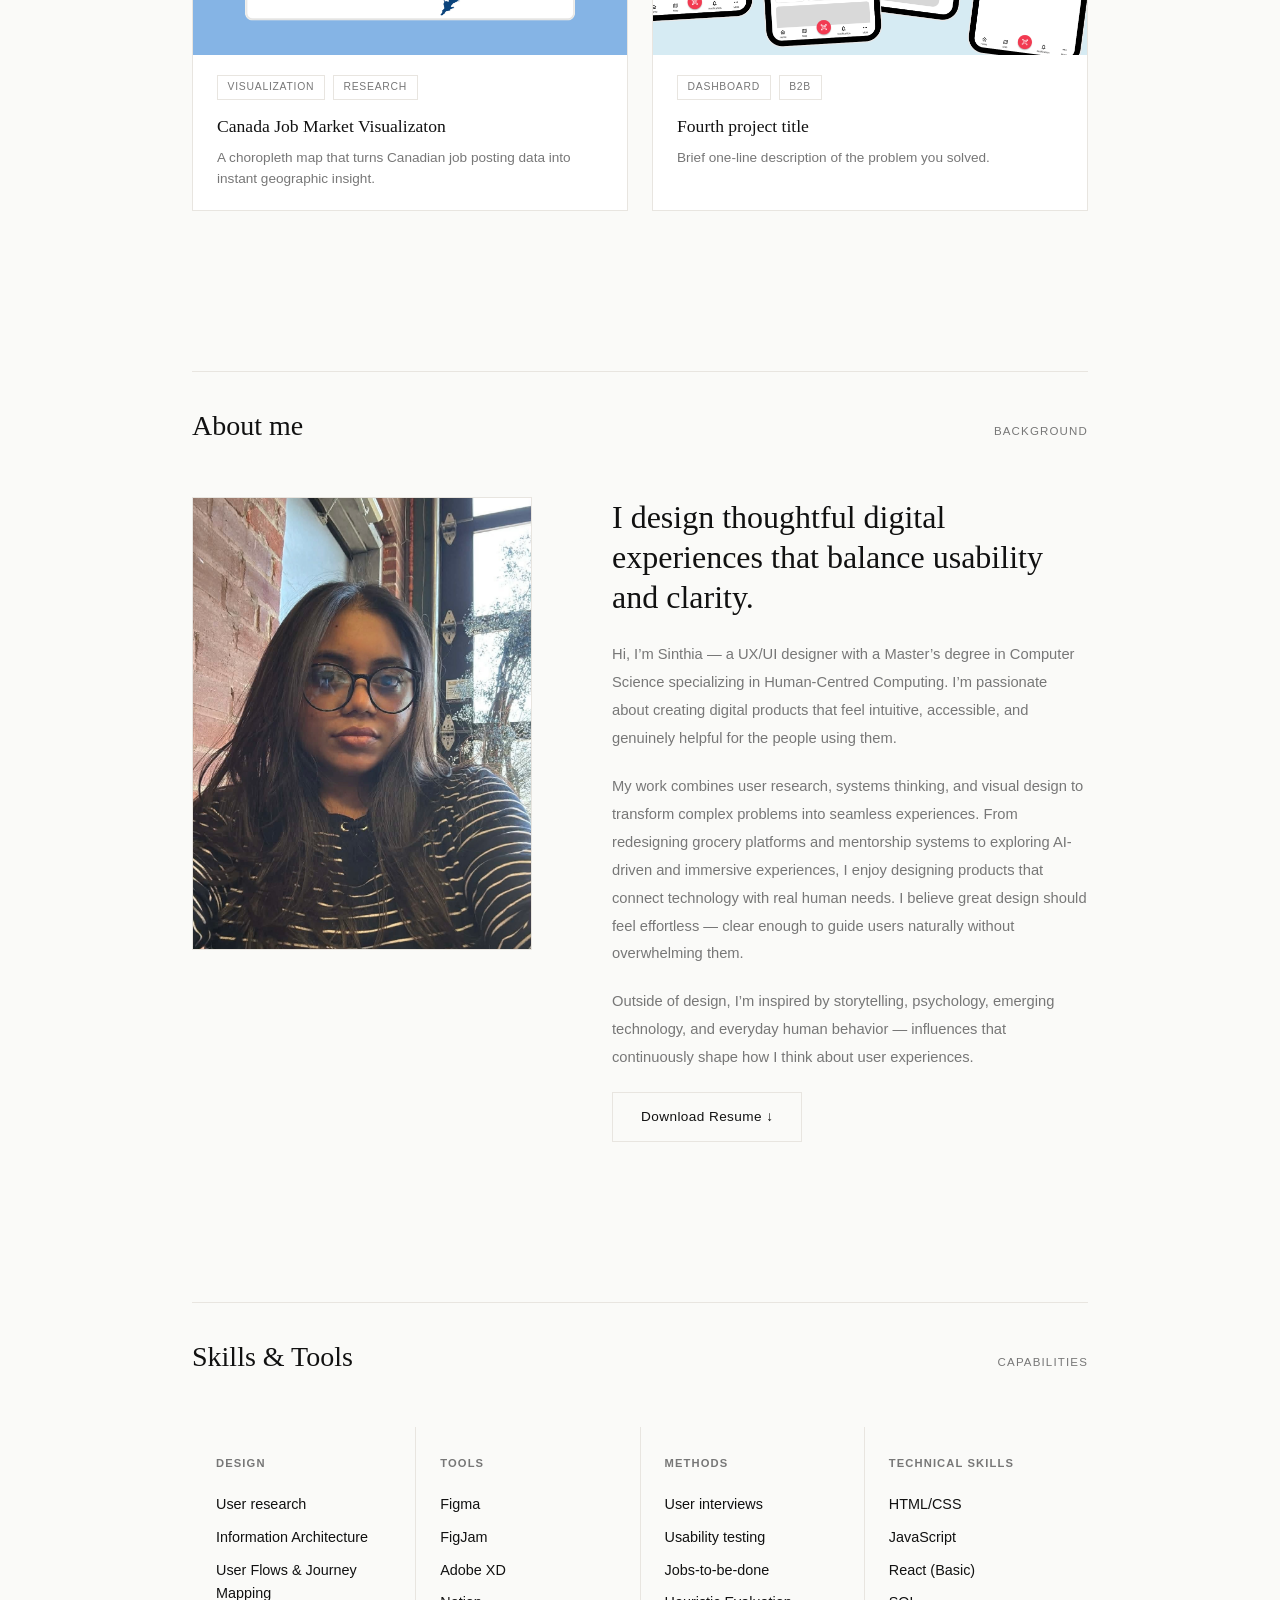
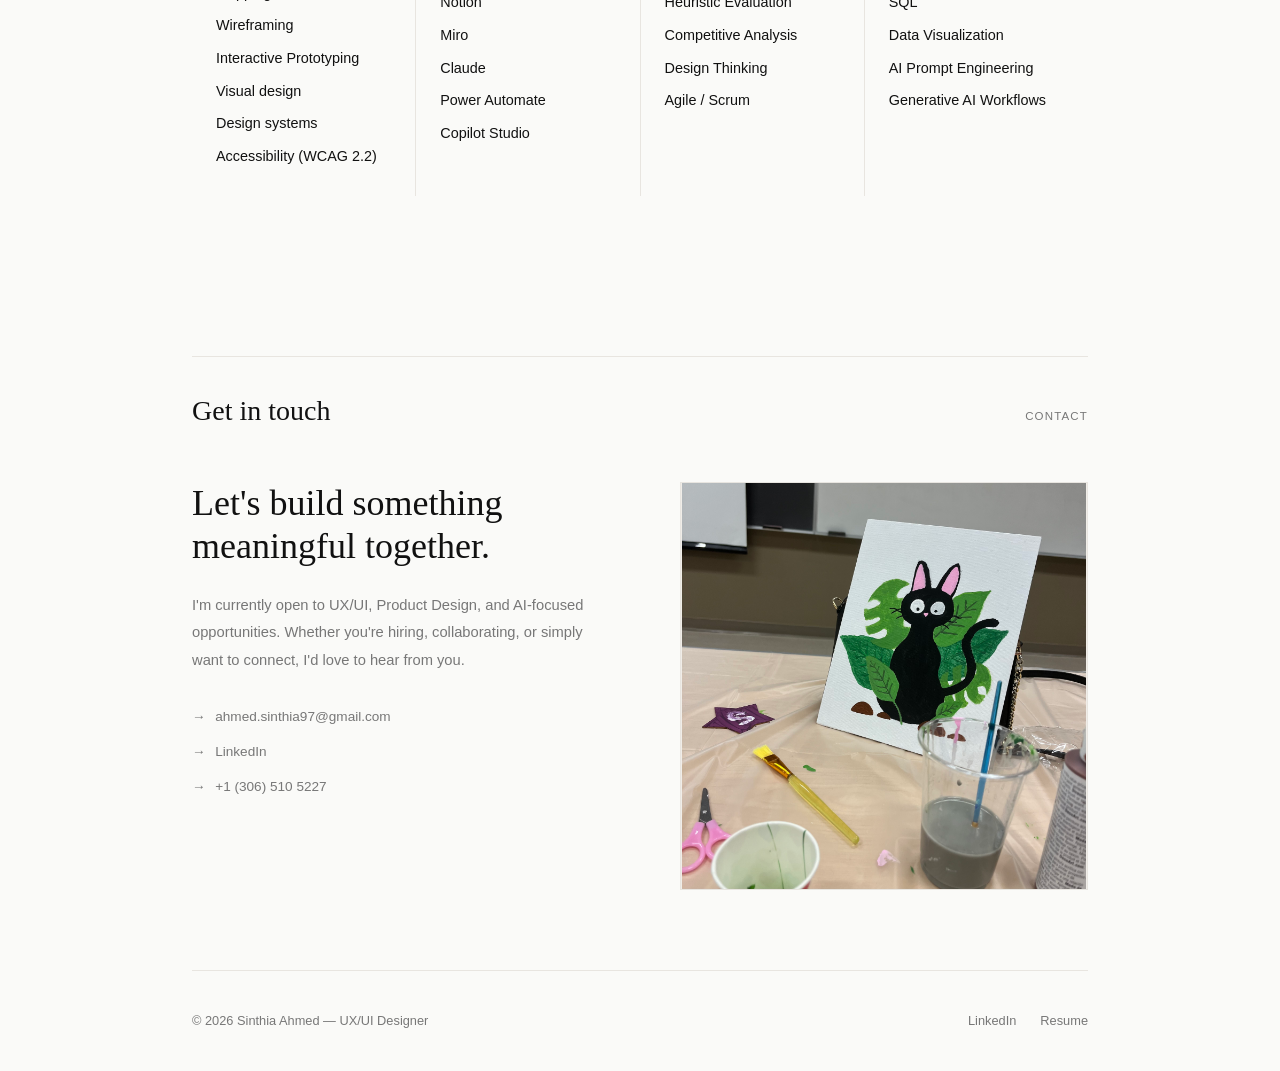
==== commit b506d843: "portfolio final touches" ====
--- a/index.html
+++ b/index.html
@@ -75,30 +75,30 @@
                     <p>Reimagining Bangladesh's leading grocery app to improve product discovery, navigation, and checkout experience.</p>
                     </div>
                 </a>
-                <a href="#" class="project-card">
-                    <div class="project-img p2">Case Study 02</div>
-                    <div class="project-info">
-                    <div class="project-tags">
-                        <span class="tag">SaaS</span>
-                        <span class="tag">Design system</span>
-                    </div>
-                    <h3>Another project title</h3>
-                    <p>Brief one-line description of the problem you solved.</p>
-                    </div>
-                </a>
-                <a href="#" class="project-card">
-                    <div class="project-img p3">Case Study 03</div>
-                    <div class="project-info">
-                    <div class="project-tags">
-                        <span class="tag">Web</span>
+                <a href="projects/grocelist/grocelist-case-study.html" class="project-card">
+                    <div class="project-img"><img src="projects/grocelist/image/hero.png" alt="Grocelist Hero Page"></div>
+                    <div class="project-info">
+                    <div class="project-tags">
+                        <span class="tag">AI</span>
+                        <span class="tag">Desktop App</span>
+                    </div>
+                    <h3>Grocelist- AI powered grocery planning</h3>
+                    <p>A grocery planner that reduces decision fatigue through personalized meal recommendations and automated list.</p>
+                    </div>
+                </a>
+                <a href="projects/jobViz/canada-job-map-case-study.html" class="project-card">
+                    <div class="project-img p3"><img src="projects/jobViz/image/hero.png" alt="Job Visualization Hero Page"></div>
+                    <div class="project-info">
+                    <div class="project-tags">
+                        <span class="tag">Visualization</span>
                         <span class="tag">Research</span>
                     </div>
-                    <h3>Third project title</h3>
-                    <p>Brief one-line description of the problem you solved.</p>
-                    </div>
-                </a>
-                <a href="#" class="project-card">
-                    <div class="project-img p4">Case Study 04</div>
+                    <h3>Canada Job Market Visualizaton</h3>
+                    <p>A choropleth map that turns Canadian job posting data into instant geographic insight.</p>
+                    </div>
+                </a>
+                <a href="projects/mobileWallet/mobile-wallet-case-study.html" class="project-card">
+                    <div class="project-img p4"><img src="projects/mobileWallet/image/hero.png" alt="Mobile Wallet Hero Page"></div>
                     <div class="project-info">
                     <div class="project-tags">
                         <span class="tag">Dashboard</span>
@@ -121,7 +121,7 @@
             <div class="about-grid">
 
                 <div class="about-portrait">
-                    Your photo
+                    <img src="assets/images/profile/profile.jpeg" alt="Sinthia Ahmed Profile Picture">
                 </div>
 
                 <div class="about-body">
@@ -158,10 +158,13 @@
                     <h4>Design</h4>
                     <ul class="skill-list">
                     <li>User research</li>
+                    <li>Information Architecture</li>
+                    <li>User Flows & Journey Mapping</li>
                     <li>Wireframing</li>
-                    <li>Prototyping</li>
+                    <li>Interactive Prototyping</li>
                     <li>Visual design</li>
                     <li>Design systems</li>
+                    <li>Accessibility (WCAG 2.2)</li>
                     </ul>
                 </div>
 
@@ -169,8 +172,11 @@
                     <h4>Tools</h4>
                     <ul class="skill-list">
                     <li>Figma</li>
+                    <li>FigJam</li>
+                    <li>Adobe XD</li>
                     <li>Notion</li>
                     <li>Miro</li>
+                    <li>Claude</li>
                     <li>Power Automate</li>
                     <li>Copilot Studio</li>
                     </ul>
@@ -182,8 +188,22 @@
                     <li>User interviews</li>
                     <li>Usability testing</li>
                     <li>Jobs-to-be-done</li>
-                    <li>Accessibility (WCAG)</li>
+                    <li>Heuristic Evaluation</li>
+                    <li>Competitive Analysis</li>
+                    <li>Design Thinking</li>
                     <li>Agile / Scrum</li>
+                    </ul>
+                </div>
+                <div class="skill-cell">
+                    <h4>Technical Skills</h4>
+                    <ul class="skill-list">
+                        <li>HTML/CSS</li>
+                        <li>JavaScript</li>
+                        <li>React (Basic)</li>
+                        <li>SQL</li>
+                        <li>Data Visualization</li>
+                        <li>AI Prompt Engineering</li>
+                        <li>Generative AI Workflows</li>
                     </ul>
                 </div>
             </div>
@@ -206,12 +226,12 @@
                     </p>
                     <div class="contact-links">
                     <a href="mailto:ahmed.sinthia97@gmail.com" class="contact-link">ahmed.sinthia97@gmail.com</a>
-                    <a href="https://linkedin.com/in/yourhandle" target="_blank" class="contact-link">LinkedIn</a>
-                    <a href="https://dribbble.com/yourhandle" target="_blank" class="contact-link">Dribbble / Behance</a>
+                    <a href="https://www.linkedin.com/in/sinthia-ahmed-254bb218a" target="_blank" class="contact-link">LinkedIn</a>
+                    <a href="#" target="_blank" class="contact-link">+1 (306) 510 5227</a>
                     </div>
                 </div>
                 <div class="about-secondaryImg">
-                    Your photo
+                    <img src="assets/images/profile/art.jpeg" alt="My drawn art">
                 </div>
             </div>
         </section>
@@ -222,8 +242,8 @@
         <footer>
             <p>&copy; 2026 Sinthia Ahmed &mdash; UX/UI Designer</p>
                 <div class="footer-links">
-                <a href="https://linkedin.com/in/yourhandle" target="_blank">LinkedIn</a>
-                <a href="https://dribbble.com/yourhandle" target="_blank">Dribbble</a>
+                <a href="https://www.linkedin.com/in/sinthia-ahmed-254bb218a" target="_blank">LinkedIn</a>
+                <!-- <a href="https://dribbble.com/yourhandle" target="_blank">Dribbble</a> -->
                 <a href="assets/resume/Sinthia Ahmed_Resume2026.pdf" download>Resume</a>
             </div>
         </footer>
--- a/assets/css/about.css
+++ b/assets/css/about.css
@@ -41,15 +41,18 @@
     }
 
     .about-secondaryImg {
-      width: 100%;
-      aspect-ratio: 4 / 4;
-      background: #f0ede8;
-      display: flex;
-      align-items: center;
-      justify-content: center;
-      font-family: var(--serif);
-      font-size: 1rem;
-      color: #bbb;
-      border: 1px solid var(--border);
-      overflow: hidden;
-    }+    width: 100%;
+    aspect-ratio: 4 / 4;
+    background: #f0ede8;
+    display: flex;
+    align-items: center;
+    justify-content: center;
+    border: 1px solid var(--border);
+    overflow: hidden;
+}
+
+.about-secondaryImg img {
+    width: 100%;
+    height: 100%;
+    object-fit: contain; /* Shows the whole image */
+}
--- a/assets/css/skills.css
+++ b/assets/css/skills.css
@@ -1,6 +1,6 @@
 .skills-grid {
       display: grid;
-      grid-template-columns: repeat(3, 1fr);
+      grid-template-columns: repeat(4, 1fr);
       gap: 1px;
       background: var(--border);
     }
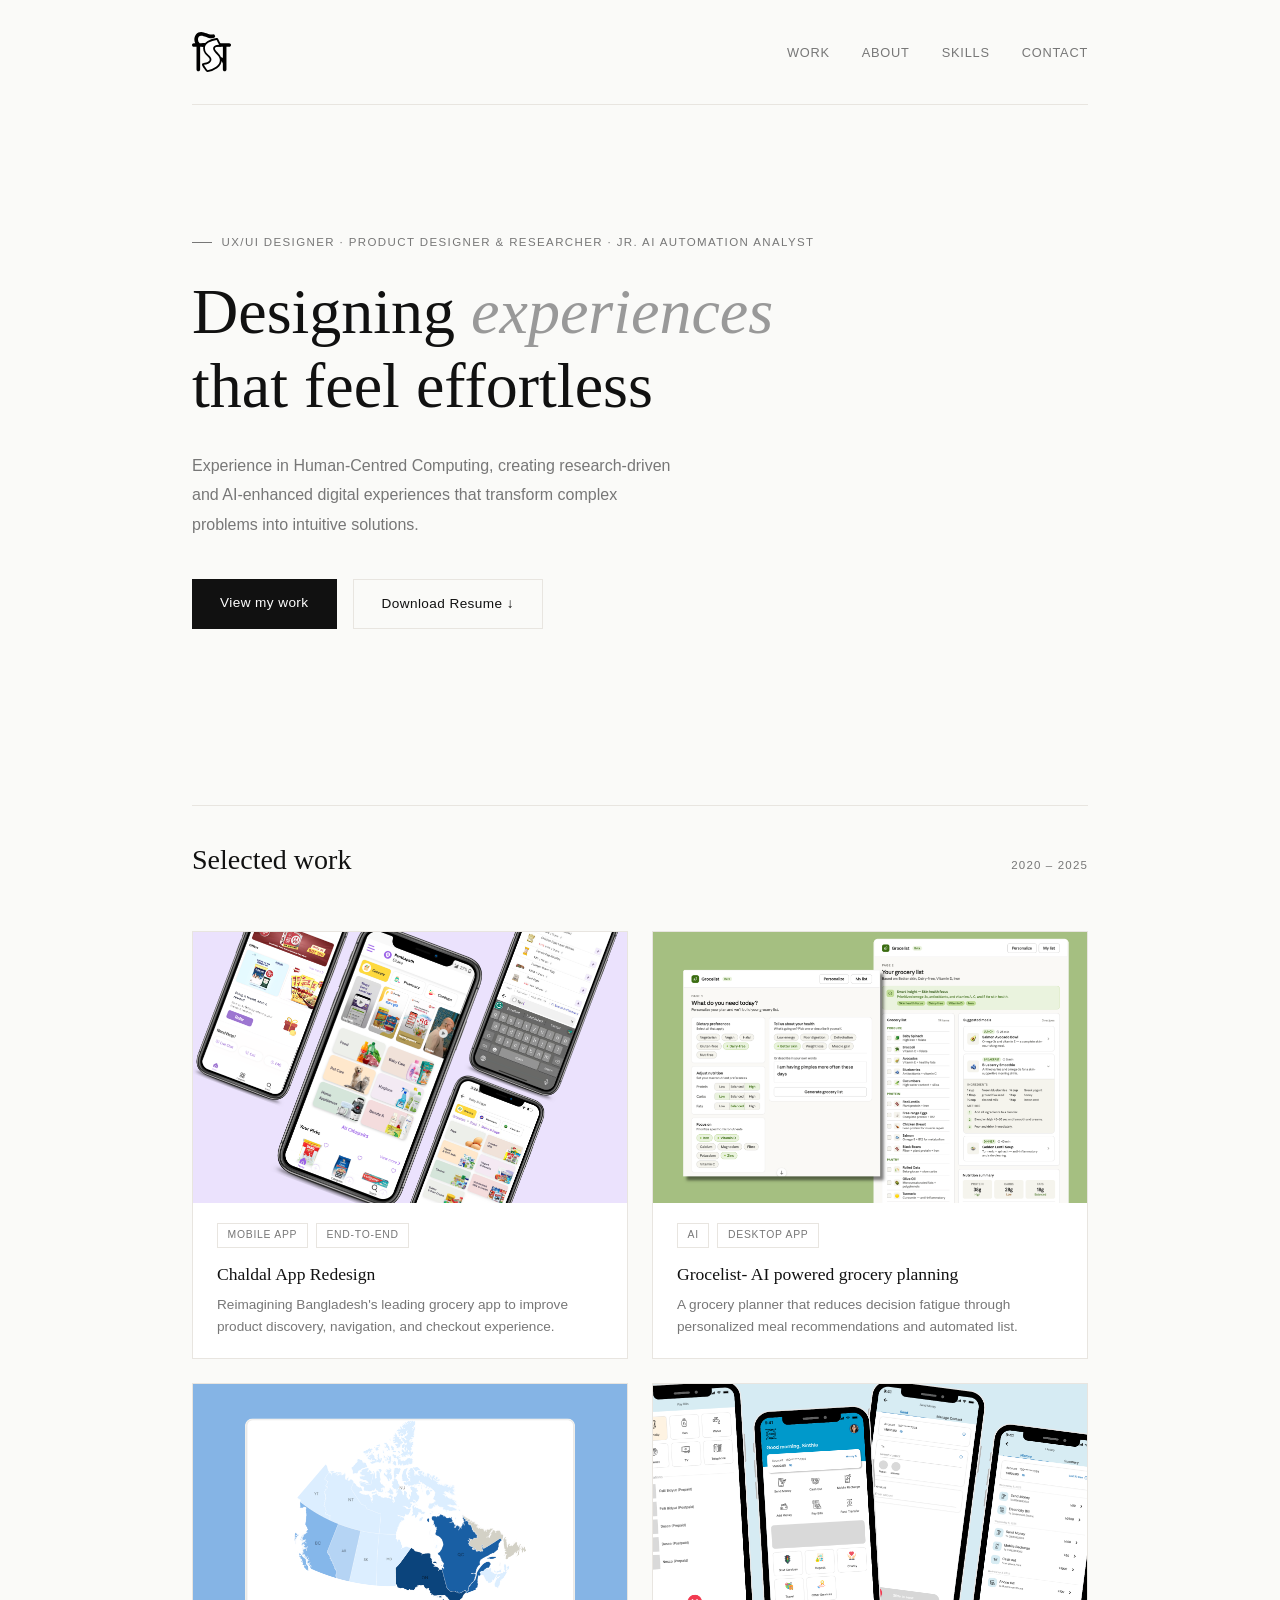
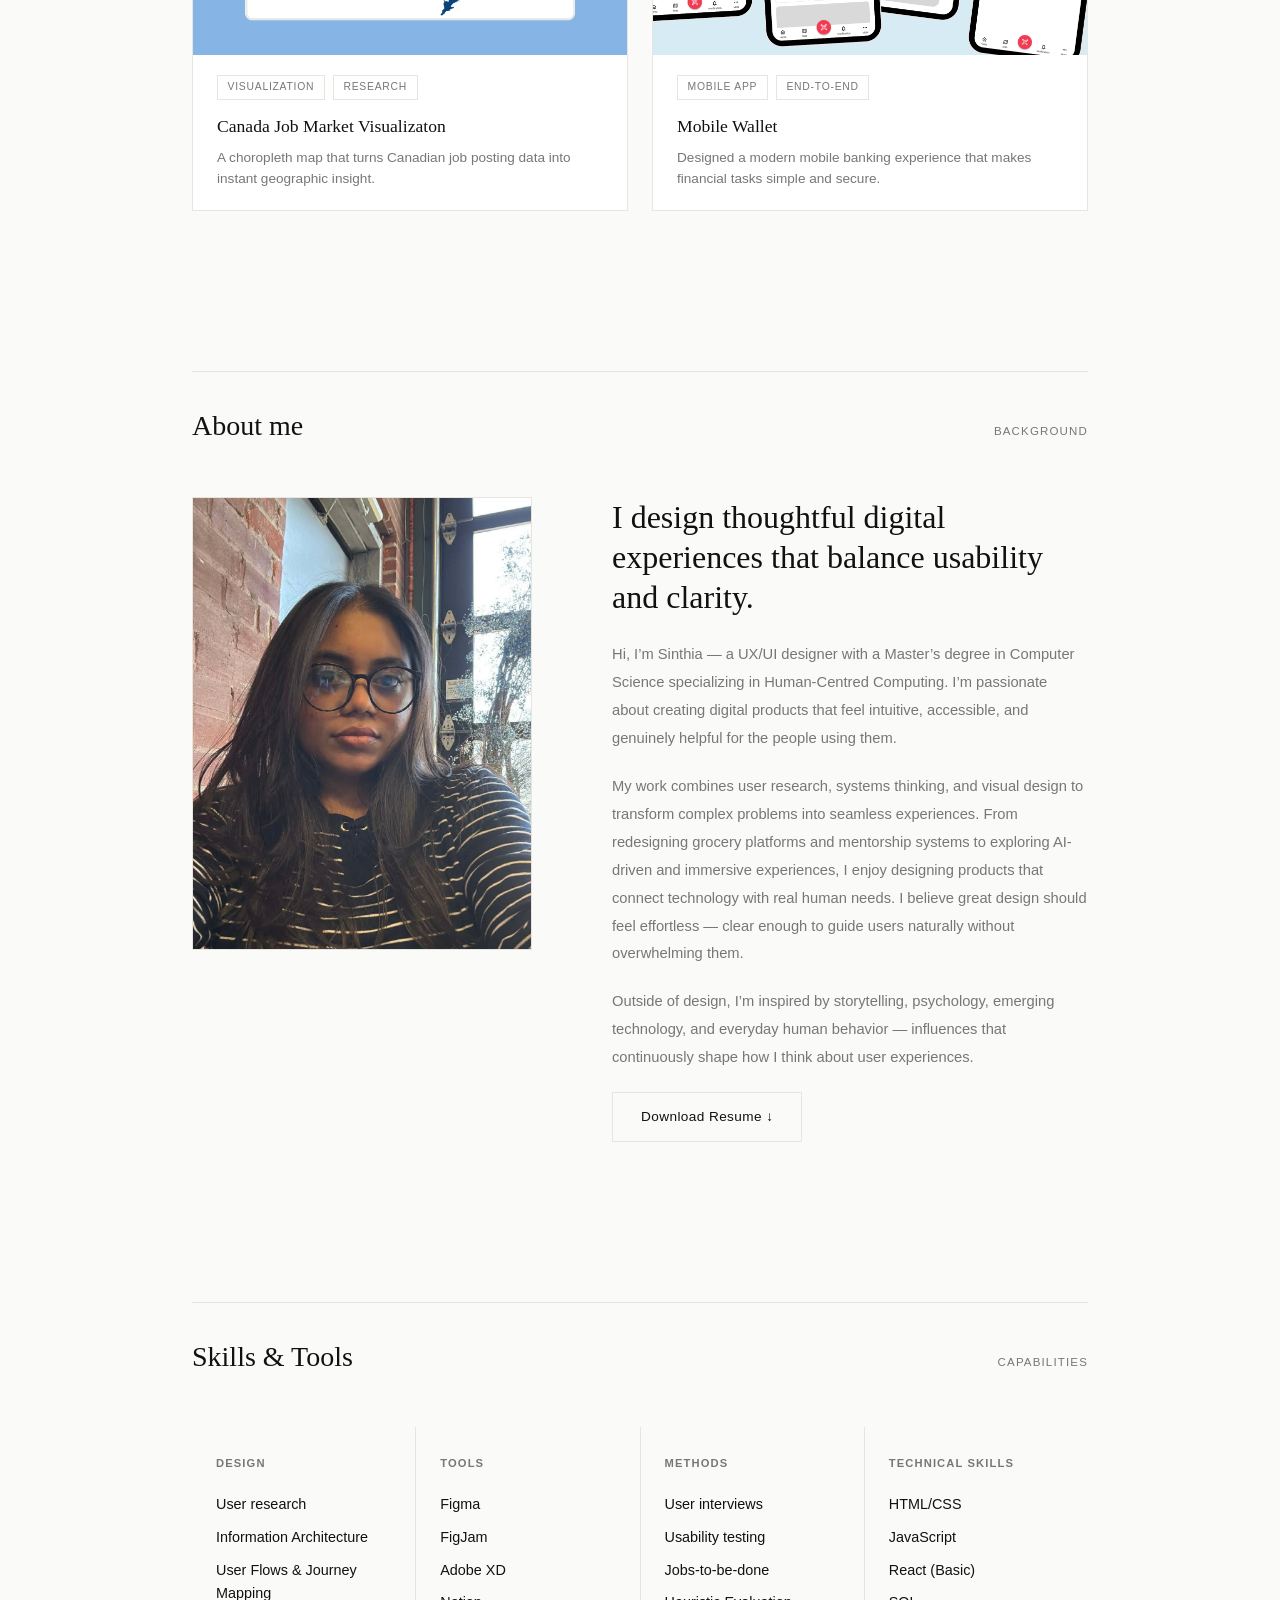
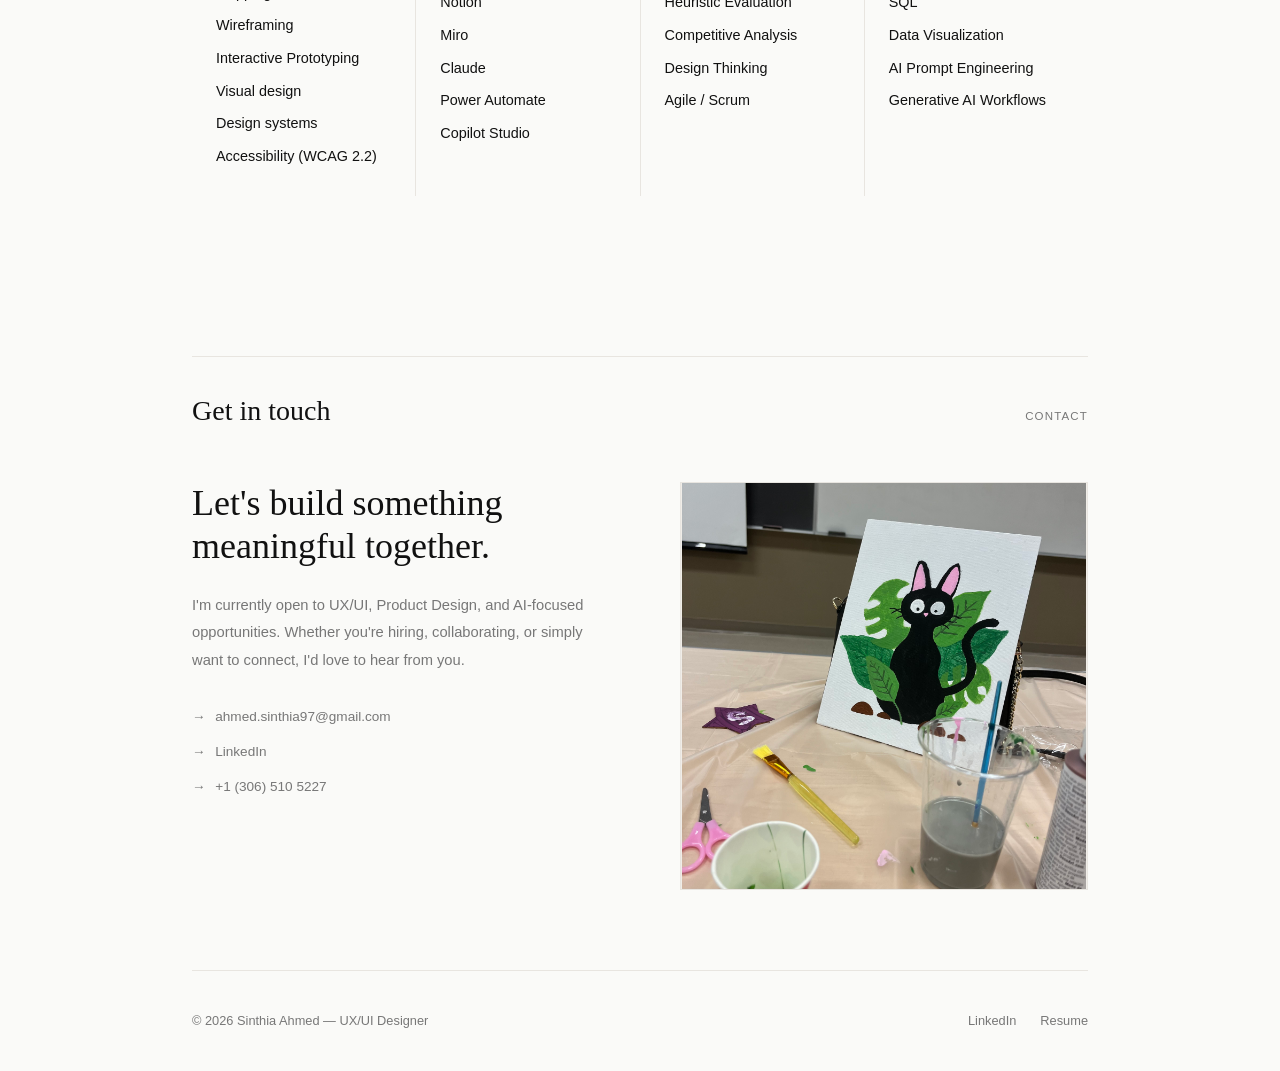
==== commit 999a0b23: "small changes to 4th project" ====
--- a/index.html
+++ b/index.html
@@ -101,11 +101,11 @@
                     <div class="project-img p4"><img src="projects/mobileWallet/image/hero.png" alt="Mobile Wallet Hero Page"></div>
                     <div class="project-info">
                     <div class="project-tags">
-                        <span class="tag">Dashboard</span>
-                        <span class="tag">B2B</span>
-                    </div>
-                    <h3>Fourth project title</h3>
-                    <p>Brief one-line description of the problem you solved.</p>
+                        <span class="tag">Mobile App</span>
+                        <span class="tag">End-to-end</span>
+                    </div>
+                    <h3>Mobile Wallet</h3>
+                    <p>Designed a modern mobile banking experience that makes financial tasks simple and secure.</p>
                     </div>
                 </a>
             </div>
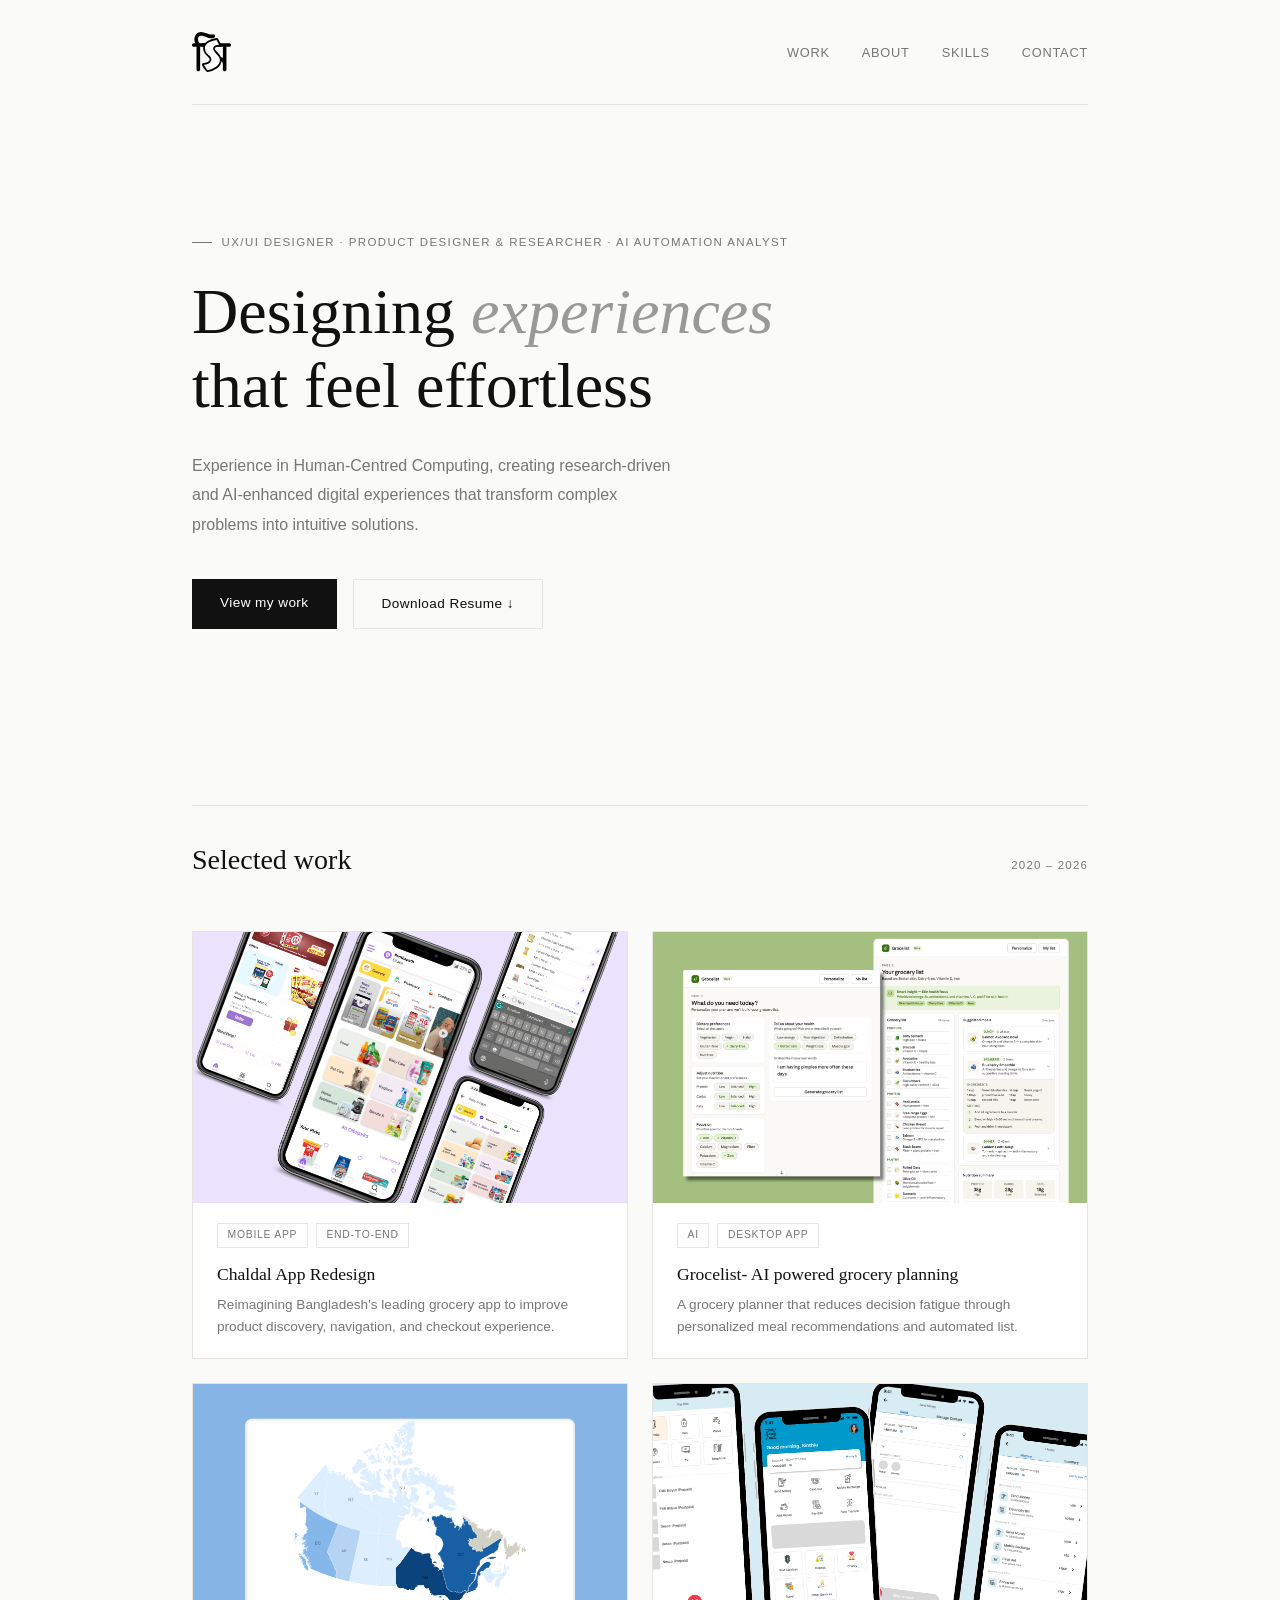
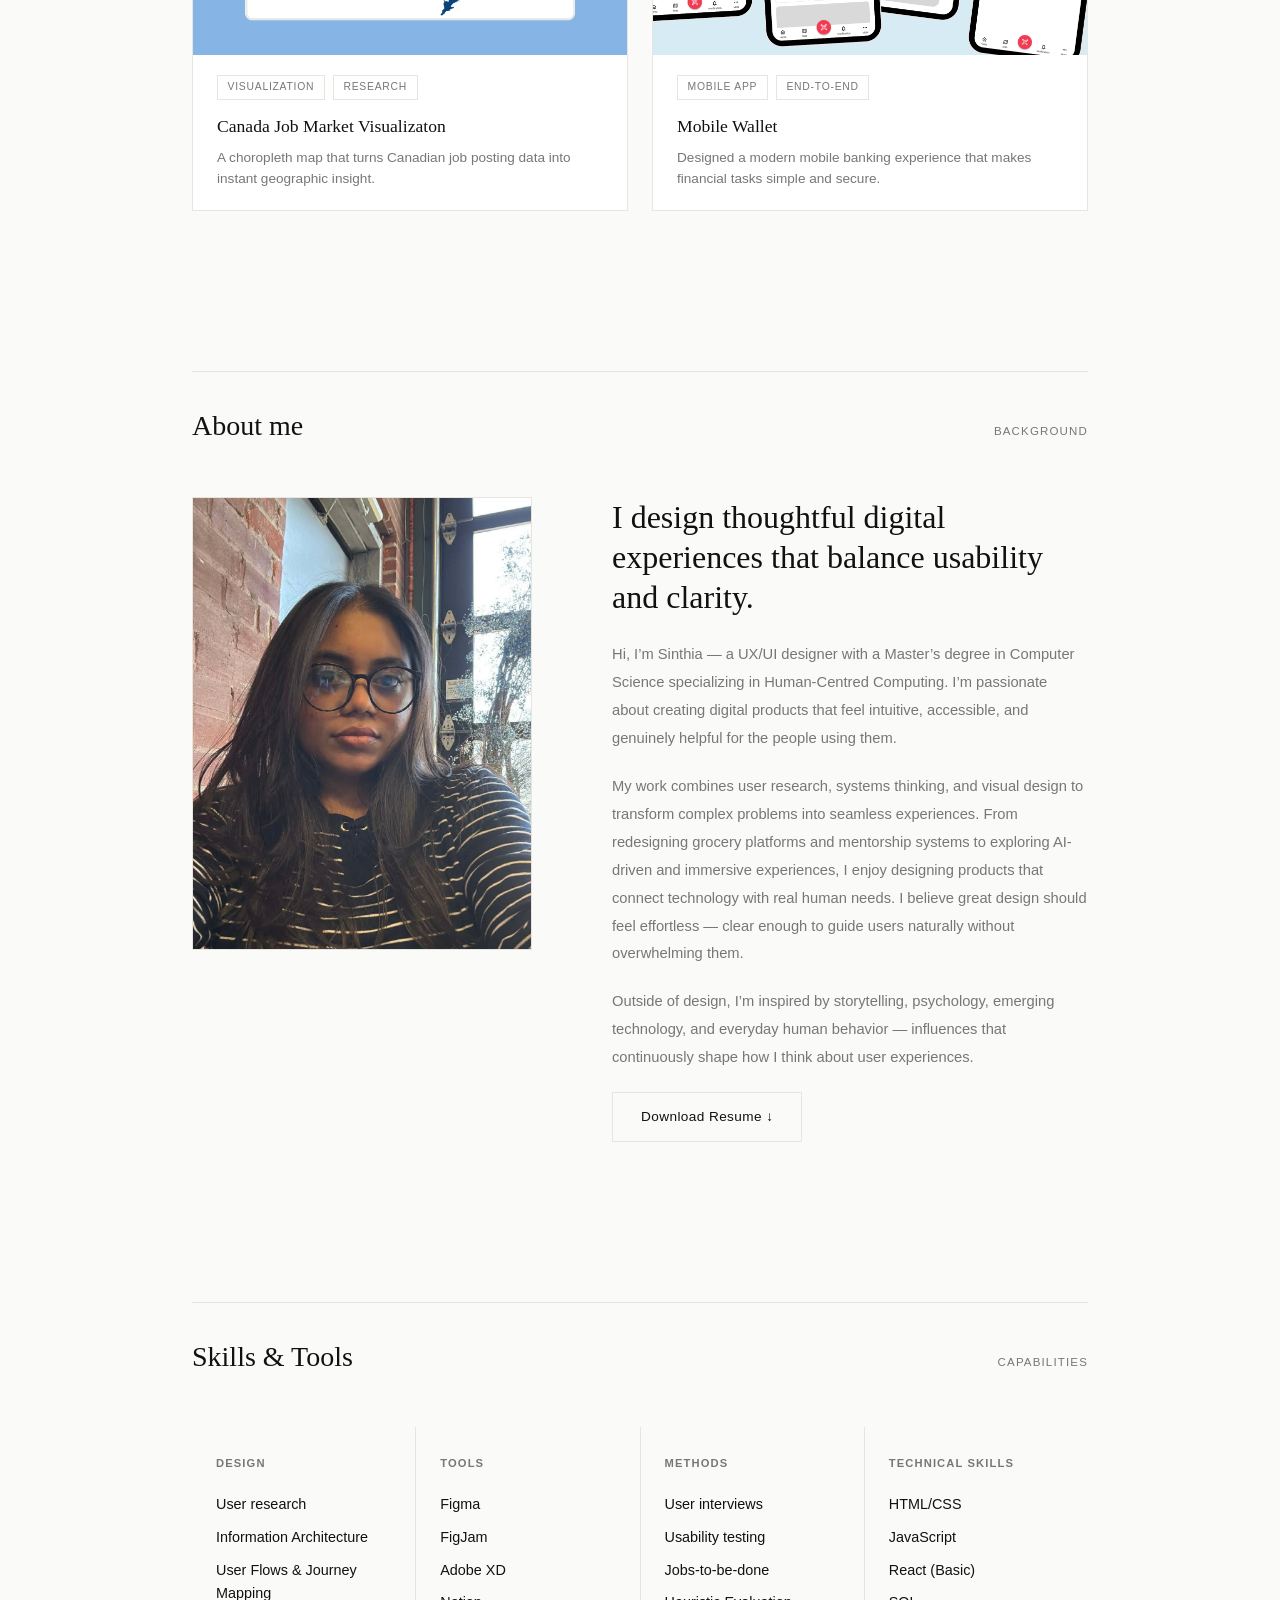
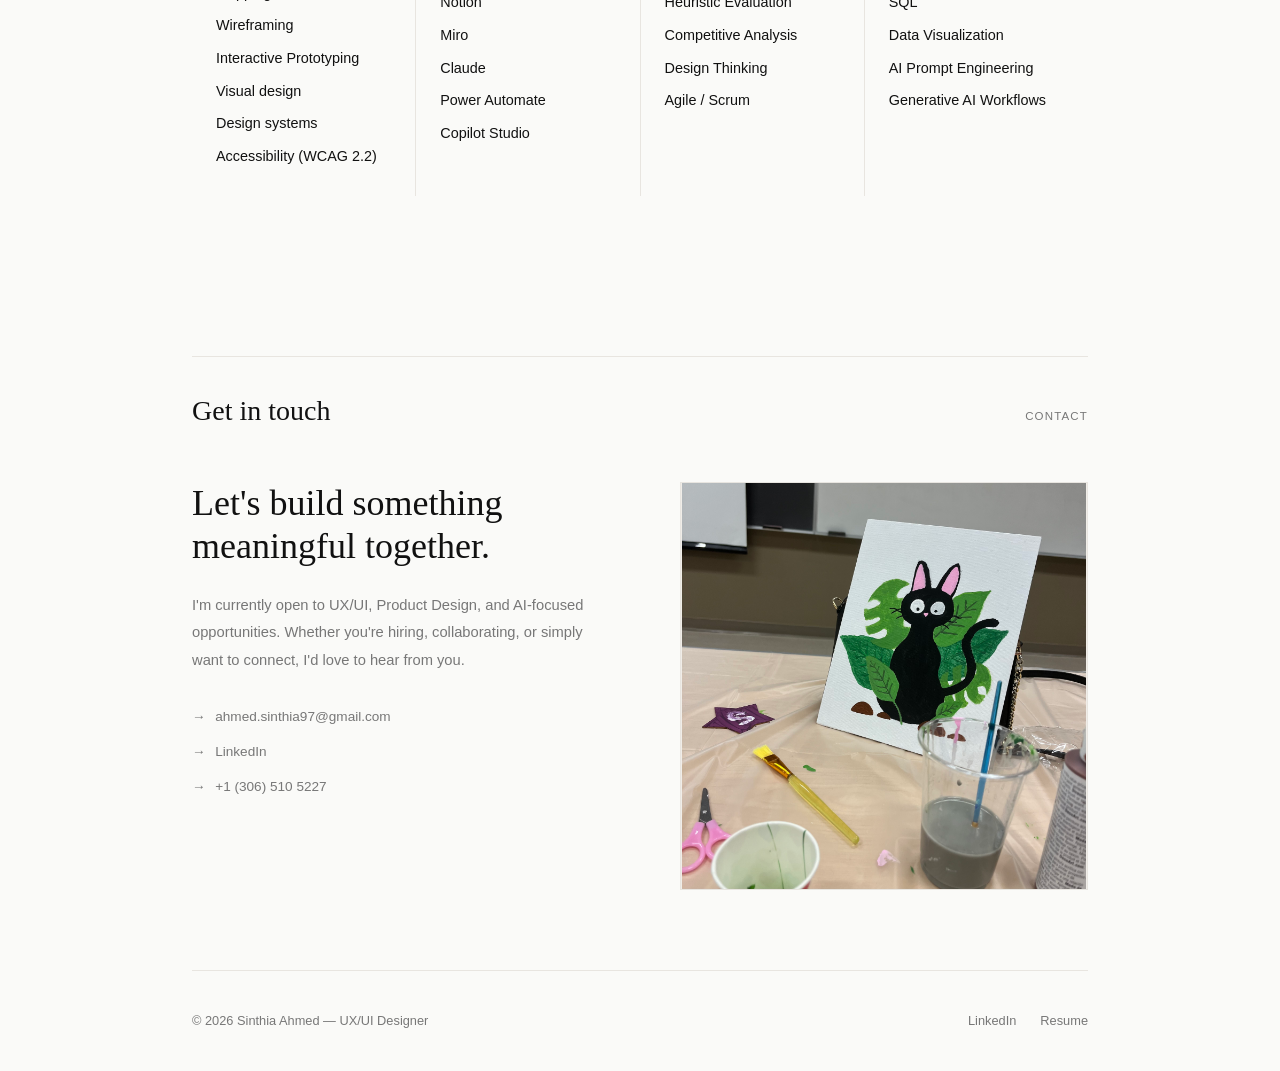
==== commit 97e528bb: "updated" ====
--- a/index.html
+++ b/index.html
@@ -44,7 +44,7 @@
         <!-- HERO -->
         <section id="hero" class="hero">
             <div class="hero-content">
-                <div class="hero-tag">UX/UI Designer &middot; Product Designer & Researcher &middot; Jr. AI Automation Analyst</div>
+                <div class="hero-tag">UX/UI Designer &middot; Product Designer & Researcher &middot; AI Automation Analyst</div>
                 <h1>Designing <em>experiences</em><br>that feel effortless</h1>
                 <p class="hero-desc">
                     Experience in Human-Centred Computing, creating research-driven and AI-enhanced digital experiences that transform complex problems into intuitive solutions.
@@ -60,7 +60,7 @@
         <section id="work">
             <div class="section-header">
                 <h2>Selected work</h2>
-                <span>2020 – 2025</span>
+                <span>2020 – 2026</span>
             </div>
 
             <div class="projects-grid">
